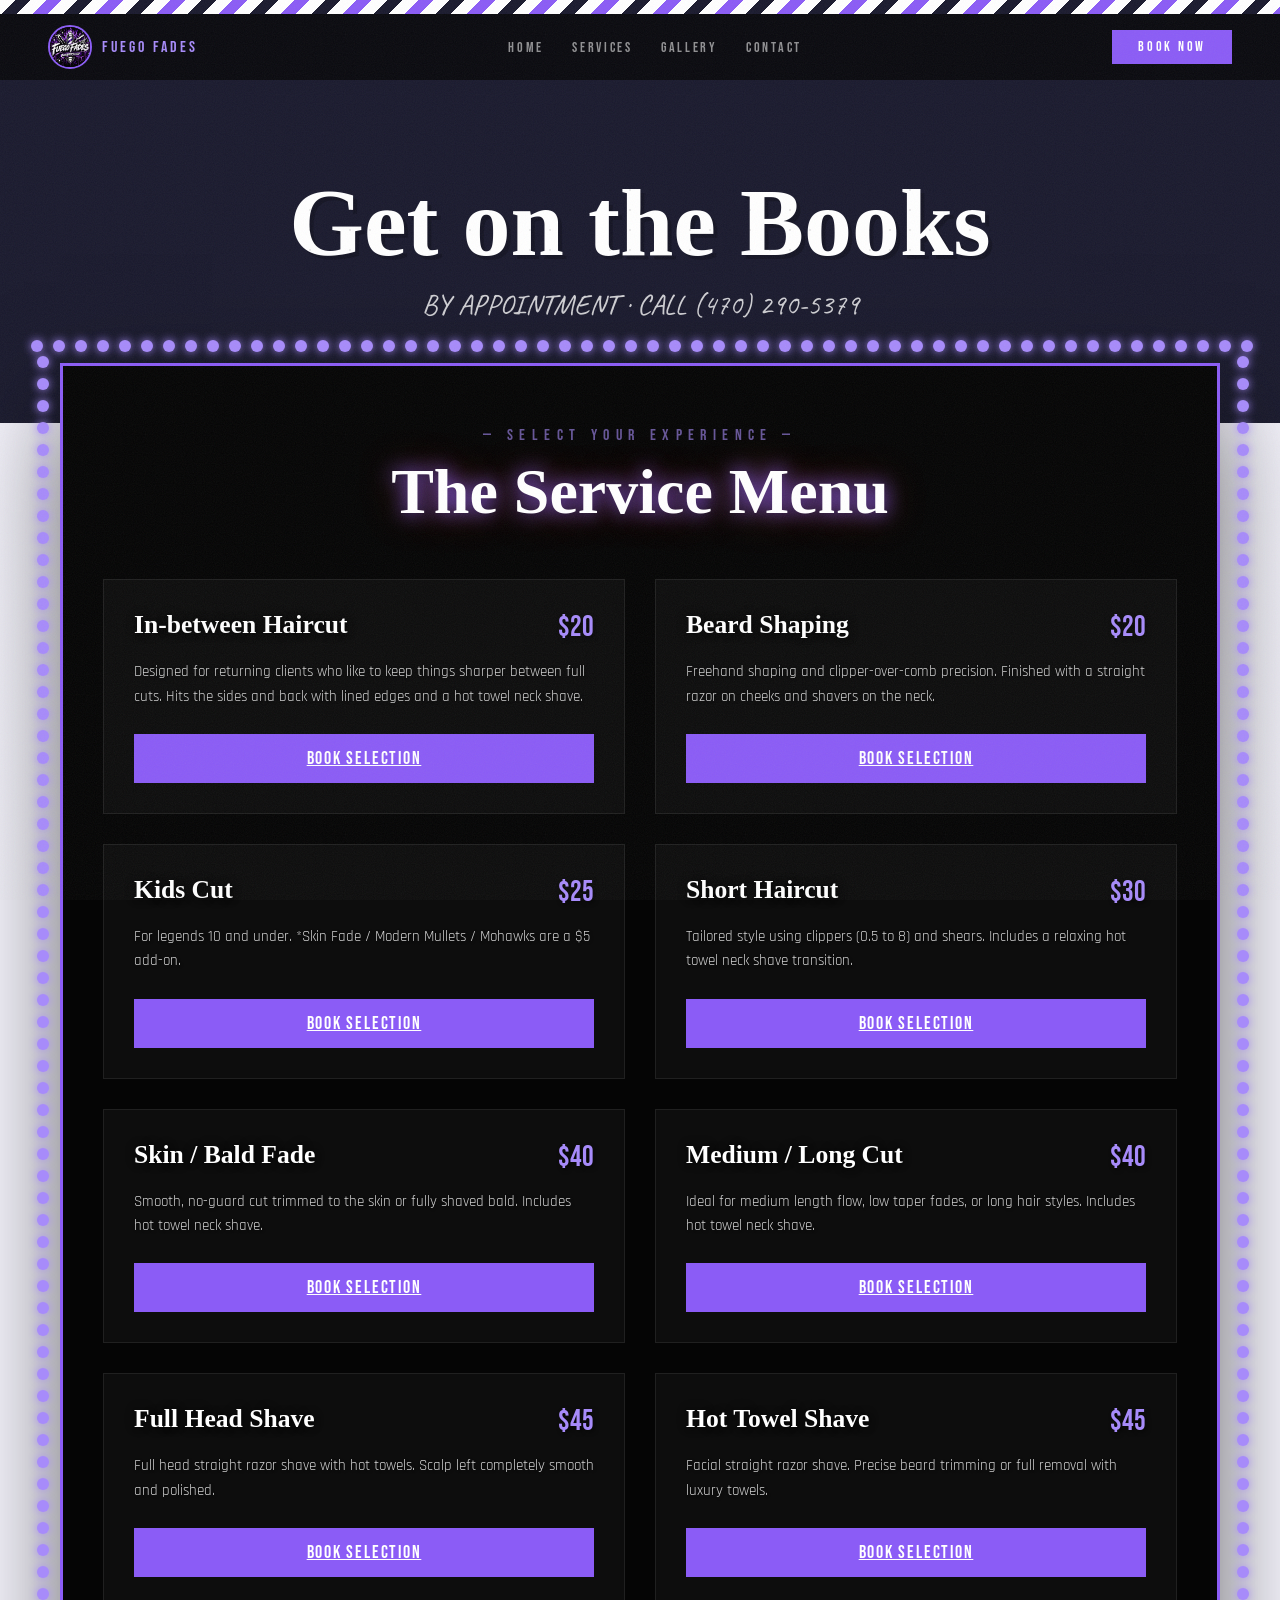
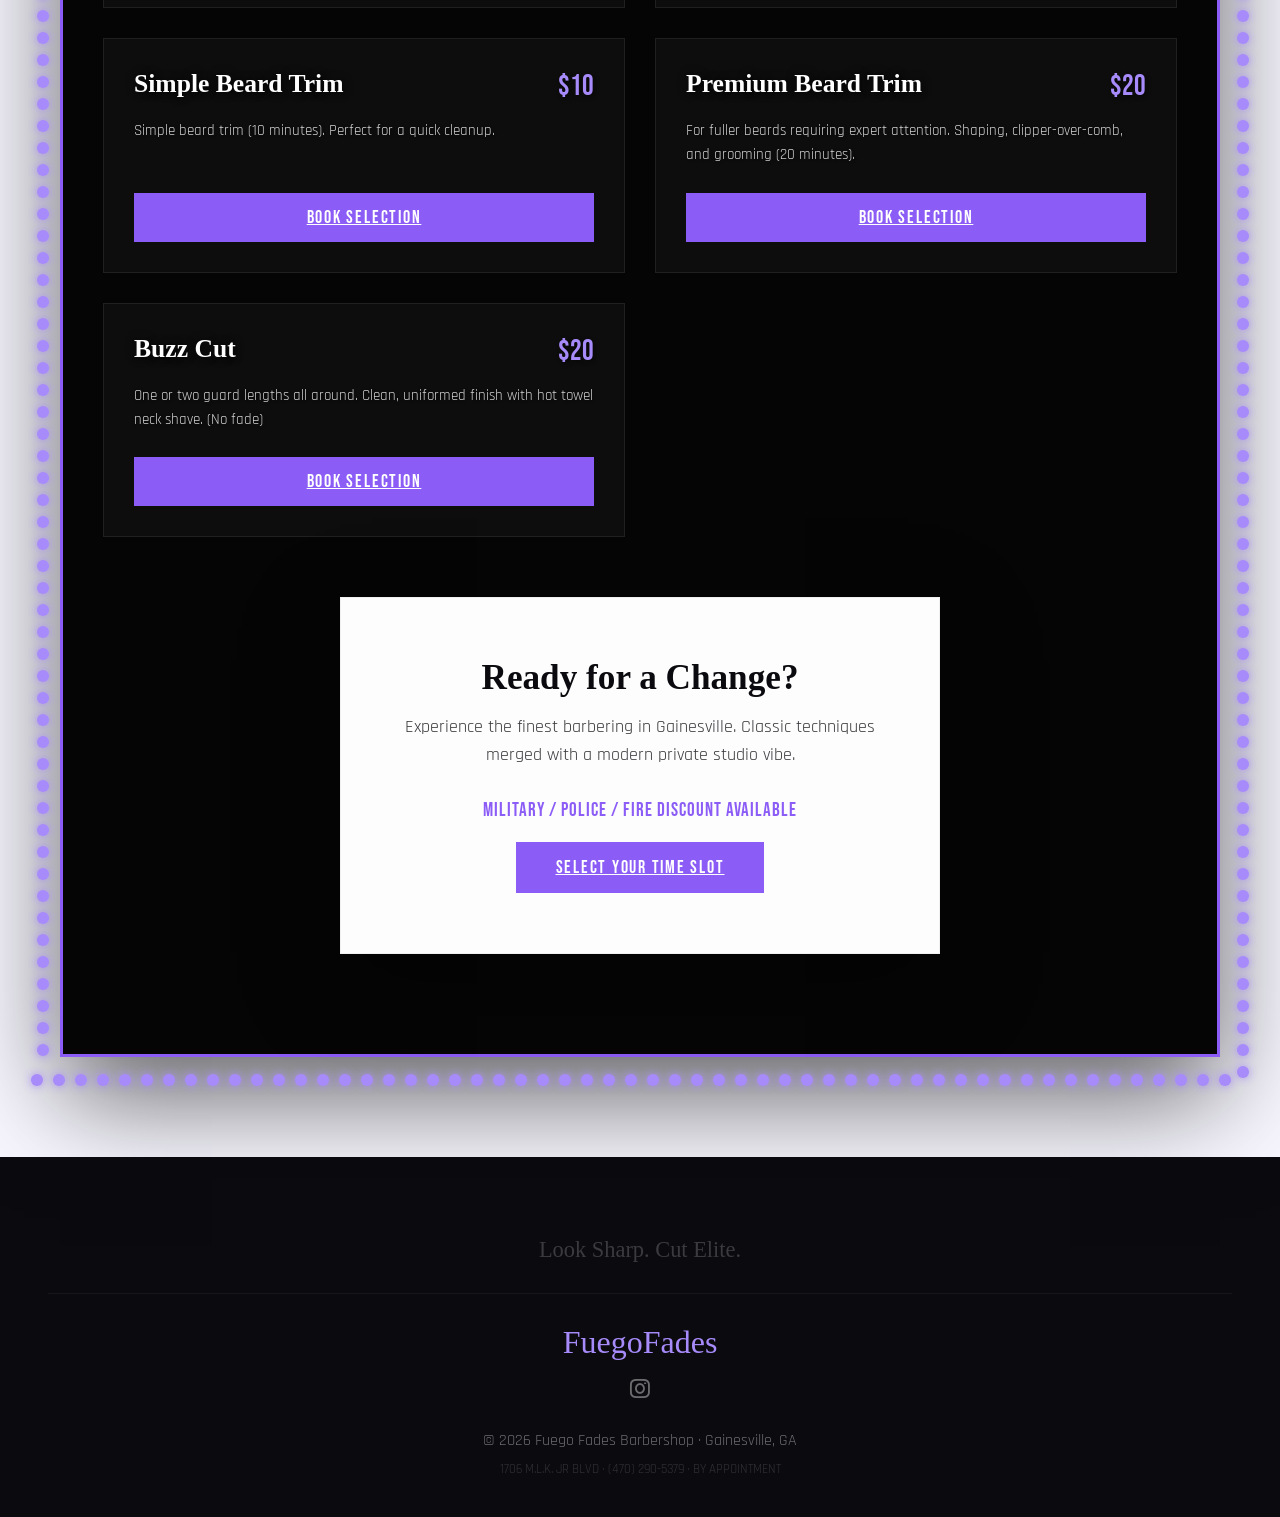
==== appointments.html @ b43d0b80 "Fuego Fades Barbershop: black/purple/white graffiti theme, scroll animations, parallax, mouse glow" ====
<!DOCTYPE html>
<html lang="en">

<head>
  <meta charset="UTF-8">
  <meta name="viewport" content="width=device-width, initial-scale=1.0">
  <title>Book Now | Fuego Fades Barbershop</title>
  <meta name="description"
    content="Book your next premium haircut or shave at Fuego Fades Barbershop in Gainesville, GA. Classic cuts, hot towel shaves, fades, and more.">
  <link rel="preconnect" href="https://fonts.googleapis.com">
  <link rel="preconnect" href="https://fonts.gstatic.com" crossorigin>
  <link
    href="https://fonts.googleapis.com/css2?family=Permanent+Marker&family=Rajdhani:wght@400;500;600;700&family=Bebas+Neue&family=Caveat:wght@600;700&display=swap"
    rel="stylesheet">

  <!-- SOCIAL SHARE (OG TAGS) -->
  <meta property="og:title" content="Book Now | Fuego Fades Barbershop">
  <meta property="og:description"
    content="Reserve your spot for a premium haircut or hot towel shave. Classic 70s aesthetics meet modern barbering excellence.">
  <meta property="og:image" content="https://forge-dev-studio.github.io/fuego-fades/assets/og-social.jpg">
  <link rel="icon" type="image/png" href="assets/logo.png">
  <meta property="og:url" content="https://forge-dev-studio.github.io/fuego-fades/appointments.html">
  <meta property="og:type" content="website">
  <meta name="twitter:card" content="summary_large_image">
  <link rel="stylesheet" href="https://cdnjs.cloudflare.com/ajax/libs/font-awesome/6.5.1/css/all.min.css"
    crossorigin="anonymous" referrerpolicy="no-referrer">
  <style>
    :root {
      --orange: #8b5cf6;
      --orange-deep: #6d28d9;
      --olive: #1a1a2e;
      --olive-dark: #0f0f1a;
      --cream: #f8f7ff;
      --ink: #0a0a0f;
      --amber: #a78bfa;
    }

    *,
    *::before,
    *::after {
      box-sizing: border-box;
      margin: 0;
      padding: 0;
    }

    html {
      scroll-behavior: smooth;
    }

    body {
      font-family: 'Rajdhani', sans-serif;
      background: var(--cream);
      color: var(--ink);
      overflow-x: hidden;
      /* 🎯 RETRO CROSSHAIR CURSOR 🎯 */
      cursor: url("data:image/svg+xml,%3Csvg xmlns='http://www.w3.org/2000/svg' width='32' height='32' viewBox='0 0 32 32'%3E%3Cline x1='16' y1='4' x2='16' y2='12' stroke='%238b5cf6' stroke-width='2'/%3E%3Cline x1='16' y1='20' x2='16' y2='28' stroke='%238b5cf6' stroke-width='2'/%3E%3Cline x1='4' y1='16' x2='12' y2='16' stroke='%238b5cf6' stroke-width='2'/%3E%3Cline x1='20' y1='16' x2='28' y2='16' stroke='%238b5cf6' stroke-width='2'/%3E%3Ccircle cx='16' cy='16' r='2' fill='%238b5cf6'/%3E%3C/svg%3E") 16 16, auto;
    }

    /* Keep crosshair on interactive elements */
    a,
    button,
    .btn-book,
    .service-card {
      cursor: url("data:image/svg+xml,%3Csvg xmlns='http://www.w3.org/2000/svg' width='32' height='32' viewBox='0 0 32 32'%3E%3Cline x1='16' y1='4' x2='16' y2='12' stroke='%2300e5a0' stroke-width='2'/%3E%3Cline x1='16' y1='20' x2='16' y2='28' stroke='%2300e5a0' stroke-width='2'/%3E%3Cline x1='4' y1='16' x2='12' y2='16' stroke='%2300e5a0' stroke-width='2'/%3E%3Cline x1='20' y1='16' x2='28' y2='16' stroke='%2300e5a0' stroke-width='2'/%3E%3Ccircle cx='16' cy='16' r='2' fill='%2300e5a0'/%3E%3C/svg%3E") 16 16, pointer !important;
    }

    .grain {
      position: fixed;
      inset: 0;
      z-index: 9999;
      pointer-events: none;
      opacity: .06;
      background-image: url("data:image/svg+xml,%3Csvg xmlns='http://www.w3.org/2000/svg' width='200' height='200'%3E%3Cfilter id='n'%3E%3CfeTurbulence type='fractalNoise' baseFrequency='.9' numOctaves='4' stitchTiles='stitch'/%3E%3C/filter%3E%3Crect width='200' height='200' filter='url(%23n)'/%3E%3C/svg%3E");
    }

    /* BARBER STRIP */
    .barber-strip {
      height: 14px;
      background: repeating-linear-gradient(-45deg, var(--orange) 0, var(--orange) 11px, #fff 11px, #fff 22px, var(--olive) 22px, var(--olive) 33px, #fff 33px, #fff 44px);
      background-size: 62px 62px;
      animation: pole 3.4s linear infinite;
    }

    @keyframes pole {
      to {
        background-position: 62px 62px
      }
    }

    /* NAV */
    .site-nav { display:flex; align-items:center; justify-content:space-between; height:66px; padding:0 48px; background:var(--ink); position:sticky; top:0; z-index:100; }
    .nav-brand { display:flex; align-items:center; gap:10px; text-decoration:none; }
    .nav-logo-img { width:44px; height:44px; border-radius:50%; object-fit:cover; border:2px solid var(--orange); }
    .nav-brand-text { font-family:'Bebas Neue',sans-serif; letter-spacing:3px; font-size:1rem; color:var(--amber); }
    .nav-links { display:flex; align-items:center; gap:28px; list-style:none; }
    .nav-links a { font-family:'Bebas Neue',sans-serif; font-size:.85rem; letter-spacing:.2em; color:rgba(255,255,255,.55); text-decoration:none; transition:color .2s; }
    .nav-links a:hover { color:#fff; }
    .nav-toggle { display:none; background:none; border:none; padding:6px; cursor:pointer; }
    .nav-toggle span { display:block; width:22px; height:2px; background:#fff; margin:5px 0; transition:transform .3s, opacity .3s; }
    .nav-book { font-family:'Bebas Neue',sans-serif; font-size:.85rem; letter-spacing:.2em; padding:9px 26px; background:var(--orange); color:#fff; text-decoration:none; transition:background .2s; }
    .nav-book:hover { background:var(--orange-deep); }
    @media(max-width:640px) {
      .site-nav { padding:0 20px; }
      .nav-links { display:none; position:absolute; top:66px; left:0; right:0; background:var(--ink); flex-direction:column; padding:20px; gap:16px; border-top:1px solid rgba(255,255,255,.1); }
      .nav-links.open { display:flex; }
      .nav-toggle { display:block; }
      .nav-brand-text { display:none; }
    }

    /* APPOINTMENTS HERO */
    .apt-hero {
      background: var(--olive);
      padding: 100px 48px;
      text-align: center;
      position: relative;
      overflow: hidden;
    }

    .apt-hero::after {
      content: '';
      position: absolute;
      inset: 0;
      pointer-events: none;
      background-image: radial-gradient(circle, rgba(0, 0, 0, .08) 1.2px, transparent 1.2px);
      background-size: 20px 20px;
    }

    .apt-title {
      font-family: 'Permanent Marker', cursive;
      font-size: clamp(3rem, 8vw, 6rem);
      line-height: .9;
      color: #fff;
      text-shadow: 4px 4px 0 rgba(0, 0, 0, .2);
      margin-bottom: 20px;
    }

    .apt-sub {
      font-family: 'Caveat', cursive;
      font-size: 1.8rem;
      color: rgba(255, 255, 255, .8);
    }

    /* SERVICE GRID — VEGAS BILLBOARD STYLE */
    .services-container {
      max-width: 1200px;
      margin: -60px auto 100px;
      padding: 0 20px;
      position: relative;
      z-index: 10;
    }

    .vegas-billboard {
      background: #050505;
      border: 3px solid var(--orange);
      box-shadow: 0 40px 100px rgba(0, 0, 0, .6);
      padding: 60px 40px;
      position: relative;
    }

    /* CHASING LIGHTS WRAP */
    .vegas-lights-wrap {
      position: absolute;
      inset: -26px;
      pointer-events: none;
      z-index: 10;
    }

    .vegas-bulb {
      position: absolute;
      border-radius: 50%;
      background: var(--amber);
      box-shadow: 0 0 10px var(--amber);
    }

    .vegas-bulb.dim {
      background: #2a0810;
      box-shadow: none;
    }

    .vegas-header {
      text-align: center;
      margin-bottom: 50px;
    }

    .vegas-eyebrow {
      font-family: 'Bebas Neue', sans-serif;
      font-size: 1rem;
      letter-spacing: .4em;
      color: var(--amber);
      opacity: .6;
      display: block;
      margin-bottom: 10px;
    }

    .vegas-headline {
      font-family: 'Permanent Marker', cursive;
      font-size: clamp(2.5rem, 5vw, 4.5rem);
      color: #fff;
      text-shadow: 0 0 20px var(--orange), 0 0 40px rgba(232, 81, 24, .4);
    }

    /* SERVICE CARD STYLING */
    .service-menu {
      display: grid;
      grid-template-columns: repeat(auto-fill, minmax(340px, 1fr));
      gap: 30px;
    }

    .service-card {
      background: rgba(255, 255, 255, .03);
      border: 1px solid rgba(255, 255, 255, .08);
      padding: 30px;
      display: flex;
      flex-direction: column;
      transition: transform .3s, background .3s;
    }

    .service-card:hover {
      background: rgba(255, 255, 255, .06);
      transform: translateY(-5px);
    }

    .sc-header {
      display: flex;
      justify-content: space-between;
      align-items: flex-start;
      margin-bottom: 15px;
    }

    .sc-name {
      font-family: 'Permanent Marker', cursive;
      font-size: 1.6rem;
      color: #fff;
      flex: 1;
      padding-right: 20px;
      text-shadow: 2px 2px 4px rgba(0, 0, 0, .5), 0 0 12px rgba(0, 0, 0, .3);
    }

    .sc-price {
      font-family: 'Bebas Neue', sans-serif;
      font-size: 1.8rem;
      color: var(--amber);
      text-shadow: 2px 2px 4px rgba(0, 0, 0, .5);
    }

    .sc-desc {
      font-size: .95rem;
      line-height: 1.6;
      color: rgba(255, 255, 255, .82);
      text-shadow: 1px 1px 3px rgba(0, 0, 0, .4);
      margin-bottom: 25px;
      flex-grow: 1;
    }

    .btn-book {
      background: var(--orange);
      color: #fff;
      font-family: 'Bebas Neue', sans-serif;
      font-size: 1.1rem;
      letter-spacing: .1em;
      padding: 14px 20px;
      text-align: center;
      text-transform: uppercase;
      transition: background .2s;
    }

    .btn-book:hover {
      background: #fff;
      color: var(--ink);
    }

    /* CONTRAST CARD CTA (Consistency) */
    .contrast-card {
      max-width: 600px;
      margin: 40px auto;
      background: #fdfdfd;
      padding: 60px 40px;
      color: var(--ink);
      text-align: center;
      box-shadow: 0 30px 90px rgba(0, 0, 0, 0.4);
      position: relative;
      overflow: hidden;
      border: 1px solid rgba(0, 0, 0, 0.05);
    }

    .contrast-card h2 {
      font-family: 'Permanent Marker', cursive;
      font-size: 2.2rem;
      margin-bottom: 15px;
    }

    .contrast-card p {
      font-size: 1.1rem;
      opacity: 0.8;
      margin-bottom: 30px;
      line-height: 1.6;
    }

    .contrast-card .btn-book {
      display: inline-block;
      width: auto;
      padding: 15px 40px;
    }

    /* FOOTER */
    .footer {
      background: var(--ink);
      padding: 80px 48px 40px;
      color: rgba(255, 255, 255, 0.4);
      text-align: center;
    }

    @media (max-width: 640px) {
      .vegas-billboard {
        width: calc(100% - 60px);
        margin-left: auto;
        margin-right: auto;
        padding: 40px 20px;
      }

      .service-menu {
        grid-template-columns: 1fr;
      }

      .apt-hero {
        padding: 60px 20px;
      }

      .services-container {
        margin-top: -30px;
      }
    }


    .footer-logo-row {
      margin-bottom: 30px;
      border-bottom: 1px solid rgba(255, 255, 255, 0.05);
      padding-bottom: 30px;
    }

    .footer-logo-img {
      width: 100px;
      opacity: .9;
      margin-bottom: 10px;
    }

    .footer-tagline {
      font-family: 'Permanent Marker', cursive;
      font-size: 1.4rem;
      color: rgba(255, 255, 255, 0.2);
    }

    .footer-brand {
      display: block;
      margin-bottom: 15px;
      font-family: 'Permanent Marker', cursive;
      font-size: 2rem;
      color: var(--amber);
    }

    .footer-socials {
      display: flex;
      gap: 12px;
      justify-content: center;
      margin-bottom: 25px;
    }

    .footer-socials a {
      color: rgba(255, 255, 255, 0.4);
      font-size: 1.4rem;
      transition: color 0.2s;
    }

    .footer-socials a:hover {
      color: var(--orange);
    }

    .footer-note {
      margin-top: 10px;
      font-size: .8rem;
      opacity: 0.4;
    }

    /* BOOKING MODAL */
    #bookingModal {
      position: fixed;
      inset: 0;
      background: rgba(0, 0, 0, .92);
      z-index: 1000;
      display: none;
      align-items: flex-start;
      justify-content: center;
      padding: 20px;
      overflow-y: auto;
    }

    #bookingModal.open {
      display: flex;
    }

    .modal-content {
      width: 100%;
      max-width: 680px;
      background: var(--ink);
      border: 2px solid var(--orange);
      position: relative;
      box-shadow: 0 30px 60px rgba(0, 0, 0, .5), 0 0 0 6px rgba(200, 50, 63, .1);
      margin: 40px 0;
    }

    .modal-close {
      position: absolute;
      top: -40px;
      right: 0;
      color: #fff;
      font-size: 1.5rem;
      cursor: pointer;
      font-family: 'Bebas Neue', sans-serif;
    }

    /* ── BOOKING FORM ── */
    .booking-form {
      padding: 48px 40px;
      color: #fff;
    }

    .bf-title {
      font-family: 'Permanent Marker', cursive;
      font-size: 2rem;
      text-align: center;
      color: #fff;
      letter-spacing: .04em;
      margin-bottom: 36px;
      text-shadow: 2px 2px 0 rgba(0,0,0,.3);
    }

    .bf-section { margin-bottom: 24px; }
    .bf-row { display: flex; gap: 16px; }
    .bf-half { flex: 1; }

    .bf-label {
      display: block;
      font-family: 'Bebas Neue', sans-serif;
      font-size: .9rem;
      letter-spacing: .2em;
      color: var(--orange);
      margin-bottom: 8px;
    }

    .booking-form input,
    .booking-form select {
      width: 100%;
      padding: 14px 16px;
      background: rgba(255, 255, 255, .08);
      border: 1px solid rgba(255, 255, 255, .15);
      border-radius: 4px;
      color: #fff;
      font-family: 'Rajdhani', sans-serif;
      font-size: .95rem;
      transition: border-color .2s;
    }

    .booking-form input:focus,
    .booking-form select:focus {
      outline: none;
      border-color: var(--orange);
      box-shadow: 0 0 0 3px rgba(200, 50, 63, .15);
    }

    .booking-form select option {
      background: #1a1a1a;
      color: #fff;
    }

    /* Barber selector grid */
    .barber-grid {
      display: grid;
      grid-template-columns: repeat(4, 1fr);
      gap: 12px;
    }

    .barber-card {
      cursor: pointer;
    }

    .barber-card input { display: none; }

    .bc-inner {
      display: flex;
      flex-direction: column;
      align-items: center;
      gap: 8px;
      padding: 20px 10px;
      background: rgba(255, 255, 255, .04);
      border: 2px solid rgba(255, 255, 255, .1);
      border-radius: 8px;
      transition: border-color .2s, background .2s, transform .2s;
    }

    .barber-card input:checked + .bc-inner {
      border-color: var(--orange);
      background: rgba(200, 50, 63, .12);
      transform: translateY(-3px);
    }

    .bc-inner:hover {
      border-color: rgba(255, 255, 255, .3);
      background: rgba(255, 255, 255, .06);
    }

    .bc-avatar {
      width: 60px;
      height: 60px;
      border-radius: 50%;
      background: var(--orange);
      display: flex;
      align-items: center;
      justify-content: center;
      font-family: 'Permanent Marker', cursive;
      font-size: 1.5rem;
      color: #fff;
      text-shadow: 1px 1px 0 rgba(0,0,0,.2);
    }

    .bc-name {
      font-family: 'Permanent Marker', cursive;
      font-size: 1.05rem;
      color: #fff;
    }

    .bc-role {
      font-family: 'Caveat', cursive;
      font-size: .85rem;
      color: rgba(255, 255, 255, .5);
    }

    /* Submit button */
    .bf-submit {
      display: block;
      width: 100%;
      padding: 18px;
      background: var(--orange);
      color: #fff;
      border: none;
      font-family: 'Bebas Neue', sans-serif;
      font-size: 1.2rem;
      letter-spacing: .15em;
      cursor: pointer;
      transition: background .2s, transform .2s;
      margin-top: 8px;
      border-radius: 4px;
    }

    .bf-submit:hover {
      background: var(--orange-deep);
      transform: translateY(-2px);
    }

    .bf-note {
      text-align: center;
      font-size: .82rem;
      color: rgba(255, 255, 255, .4);
      margin-top: 14px;
      font-family: 'Rajdhani', sans-serif;
    }

    /* Success state */
    .bf-success {
      text-align: center;
      padding: 40px 20px;
    }

    .bf-check {
      width: 80px;
      height: 80px;
      border-radius: 50%;
      background: var(--orange);
      color: #fff;
      display: flex;
      align-items: center;
      justify-content: center;
      font-size: 2.5rem;
      margin: 0 auto 20px;
    }

    .bf-success h3 {
      font-family: 'Permanent Marker', cursive;
      font-size: 1.8rem;
      color: #fff;
      margin-bottom: 10px;
    }

    .bf-success p {
      color: rgba(255, 255, 255, .6);
      font-family: 'Rajdhani', sans-serif;
    }

    @media(max-width: 768px) {
      .vegas-billboard {
        padding: 40px 20px;
      }
      .service-menu {
        grid-template-columns: 1fr;
      }
      .barber-grid {
        grid-template-columns: repeat(2, 1fr);
      }
      .bf-row {
        flex-direction: column;
        gap: 0;
      }
      .booking-form {
        padding: 32px 20px;
      }
    }
    a:focus-visible, button:focus-visible, select:focus-visible, input:focus-visible { outline: 2px solid var(--orange); outline-offset: 2px; }
  </style>
</head>

<body>
  <div class="grain" aria-hidden="true"></div>
  <div class="barber-strip" role="presentation"></div>

  <nav class="site-nav" id="siteNav">
    <a href="index.html" class="nav-brand" aria-label="Fuego Fades Barbershop home">
      <img src="assets/logo.png" alt="Fuego Fades Barbershop" class="nav-logo-img">
      <span class="nav-brand-text">Fuego Fades</span>
    </a>
    <ul class="nav-links" id="navLinks">
      <li><a href="index.html" data-es="Inicio">Home</a></li>
      <li><a href="index.html#services" data-es="Servicios">Services</a></li>
      <li><a href="index.html#gallery" data-es="Galeria">Gallery</a></li>
      <li><a href="contact.html" data-es="Contacto">Contact</a></li>
    </ul>
    <button class="nav-toggle" id="navToggle" type="button" aria-label="Toggle menu" aria-expanded="false">
      <span></span><span></span><span></span>
    </button>
    <a href="appointments.html" class="nav-book" data-es="Reservar">Book Now</a>
  </nav>

  <header class="apt-hero">
    <h1 class="apt-title" data-es="Haz Tu Reservacion">Get on the Books</h1>
    <p class="apt-sub" data-es="CON CITA · LLAMA AL (470) 290-5379">BY APPOINTMENT · CALL (470) 290-5379</p>
  </header>

  <main class="services-container">
    <div class="vegas-billboard">
      <div class="vegas-lights-wrap" id="vegasLights"></div>

      <div class="vegas-header">
        <span class="vegas-eyebrow" data-es="— SELECCIONA TU EXPERIENCIA —">— SELECT YOUR EXPERIENCE —</span>
        <h2 class="vegas-headline" data-es="Menu de Servicios">The Service Menu</h2>
      </div>

      <div class="service-menu">
        <!-- 1 -->
        <article class="service-card">
          <div class="sc-header">
            <h3 class="sc-name" data-es="Retoque">In-between Haircut</h3>
            <span class="sc-price">$20</span>
          </div>
          <p class="sc-desc" data-es="Disenado para clientes frecuentes que quieren mantenerse afilados entre cortes completos. Incluye lados, espalda, bordes y afeitado de cuello con toalla caliente.">Designed for returning clients who like to keep things sharper between full cuts. Hits the
            sides and back with lined edges and a hot towel neck shave.</p>
          <a href="#" class="btn-book" onclick="openBooking()" data-es="Reservar">Book Selection</a>
        </article>

        <!-- 2 -->
        <article class="service-card">
          <div class="sc-header">
            <h3 class="sc-name" data-es="Perfilado de Barba">Beard Shaping</h3>
            <span class="sc-price">$20</span>
          </div>
          <p class="sc-desc" data-es="Perfilado a mano alzada y precision con peine y maquina. Terminado con navaja recta en mejillas y rasuradora en el cuello.">Freehand shaping and clipper-over-comb precision. Finished with a straight razor on cheeks
            and shavers on the neck.</p>
          <a href="#" class="btn-book" onclick="openBooking()" data-es="Reservar">Book Selection</a>
        </article>

        <!-- 3 -->
        <article class="service-card">
          <div class="sc-header">
            <h3 class="sc-name" data-es="Corte de Ninos">Kids Cut</h3>
            <span class="sc-price">$25</span>
          </div>
          <p class="sc-desc" data-es="Para campeones de 10 anos y menos. *Desvanecido / Mullet Moderno / Mohawk tienen un cargo adicional de $5.">For legends 10 and under. *Skin Fade / Modern Mullets / Mohawks are a $5 add-on.</p>
          <a href="#" class="btn-book" onclick="openBooking()" data-es="Reservar">Book Selection</a>
        </article>

        <!-- 4 -->
        <article class="service-card">
          <div class="sc-header">
            <h3 class="sc-name" data-es="Corte Corto">Short Haircut</h3>
            <span class="sc-price">$30</span>
          </div>
          <p class="sc-desc" data-es="Estilo personalizado con maquina (0.5 a 8) y tijera. Incluye afeitado de cuello con toalla caliente.">Tailored style using clippers (0.5 to 8) and shears. Includes a relaxing hot towel neck
            shave transition.</p>
          <a href="#" class="btn-book" onclick="openBooking()" data-es="Reservar">Book Selection</a>
        </article>

        <!-- 5 -->
        <article class="service-card">
          <div class="sc-header">
            <h3 class="sc-name" data-es="Desvanecido al Ras">Skin / Bald Fade</h3>
            <span class="sc-price">$40</span>
          </div>
          <p class="sc-desc" data-es="Corte suave sin guarda, al ras de la piel o completamente rapado. Incluye afeitado de cuello con toalla caliente.">Smooth, no-guard cut trimmed to the skin or fully shaved bald. Includes hot towel neck
            shave.</p>
          <a href="#" class="btn-book" onclick="openBooking()" data-es="Reservar">Book Selection</a>
        </article>

        <!-- 6 -->
        <article class="service-card">
          <div class="sc-header">
            <h3 class="sc-name" data-es="Corte Mediano / Largo">Medium / Long Cut</h3>
            <span class="sc-price">$40</span>
          </div>
          <p class="sc-desc" data-es="Ideal para cabello mediano, degradados bajos o estilos largos. Incluye afeitado de cuello con toalla caliente.">Ideal for medium length flow, low taper fades, or long hair styles. Includes hot towel neck
            shave.</p>
          <a href="#" class="btn-book" onclick="openBooking()" data-es="Reservar">Book Selection</a>
        </article>

        <!-- 7 -->
        <article class="service-card">
          <div class="sc-header">
            <h3 class="sc-name" data-es="Rasurado Completo">Full Head Shave</h3>
            <span class="sc-price">$45</span>
          </div>
          <p class="sc-desc" data-es="Rasurado completo de cabeza con navaja recta y toallas calientes. Cuero cabelludo completamente suave y pulido.">Full head straight razor shave with hot towels. Scalp left completely smooth and polished.
          </p>
          <a href="#" class="btn-book" onclick="openBooking()" data-es="Reservar">Book Selection</a>
        </article>

        <!-- 8 -->
        <article class="service-card">
          <div class="sc-header">
            <h3 class="sc-name" data-es="Afeitado con Toalla Caliente">Hot Towel Shave</h3>
            <span class="sc-price">$45</span>
          </div>
          <p class="sc-desc" data-es="Afeitado facial con navaja recta. Recorte de barba preciso o eliminacion completa con toallas de lujo.">Facial straight razor shave. Precise beard trimming or full removal with luxury towels.</p>
          <a href="#" class="btn-book" onclick="openBooking()" data-es="Reservar">Book Selection</a>
        </article>

        <!-- 9 -->
        <article class="service-card">
          <div class="sc-header">
            <h3 class="sc-name" data-es="Recorte Sencillo de Barba">Simple Beard Trim</h3>
            <span class="sc-price">$10</span>
          </div>
          <p class="sc-desc" data-es="Recorte sencillo de barba (10 minutos). Perfecto para un retoque rapido.">Simple beard trim (10 minutes). Perfect for a quick cleanup.</p>
          <a href="#" class="btn-book" onclick="openBooking()" data-es="Reservar">Book Selection</a>
        </article>

        <!-- 10 -->
        <article class="service-card">
          <div class="sc-header">
            <h3 class="sc-name" data-es="Recorte Premium de Barba">Premium Beard Trim</h3>
            <span class="sc-price">$20</span>
          </div>
          <p class="sc-desc" data-es="Para barbas mas llenas que requieren atencion experta. Perfilado, peine y maquina, y arreglo (20 minutos).">For fuller beards requiring expert attention. Shaping, clipper-over-comb, and grooming (20
            minutes).</p>
          <a href="#" class="btn-book" onclick="openBooking()" data-es="Reservar">Book Selection</a>
        </article>

        <!-- 11 -->
        <article class="service-card">
          <div class="sc-header">
            <h3 class="sc-name" data-es="Corte al Rape">Buzz Cut</h3>
            <span class="sc-price">$20</span>
          </div>
          <p class="sc-desc" data-es="Una o dos guardas parejo alrededor. Acabado limpio y uniforme con afeitado de cuello con toalla caliente. (Sin desvanecido)">One or two guard lengths all around. Clean, uniformed finish with hot towel neck shave. (No
            fade)</p>
          <a href="#" class="btn-book" onclick="openBooking()" data-es="Reservar">Book Selection</a>
        </article>
      </div>

      <!-- CONSISTENT CONTRAST CTA -->
      <div class="contrast-card rev" style="margin-top: 60px;">
        <h2 data-es="Listo Para un Cambio?">Ready for a Change?</h2>
        <p data-es="Experimenta la mejor barberia en Gainesville. Tecnicas clasicas combinadas con un ambiente moderno de estudio privado.">Experience the finest barbering in Gainesville. Classic techniques merged with a modern private studio vibe.
        </p>
        <div
          style="margin-bottom:20px; font-family:'Bebas Neue',sans-serif; color:var(--orange); letter-spacing:1px; font-size:1.2rem;" data-es="DESCUENTO PARA MILITARES / POLICIA / BOMBEROS">
          MILITARY / POLICE / FIRE DISCOUNT AVAILABLE
        </div>
        <a href="#" class="btn-book" onclick="openBooking()" data-es="Selecciona Tu Horario">Select Your Time Slot</a>
      </div>
    </div>
  </main>

  <!-- ══════════════ BOOKING FORM ══════════════ -->
  <div id="bookingModal">
    <div class="modal-content">
      <span class="modal-close" onclick="closeBooking()">[ CLOSE X ]</span>
      <form id="bookingForm" class="booking-form">
        <h2 class="bf-title" data-es="RESERVA TU CITA">BOOK YOUR APPOINTMENT</h2>

        <!-- Barber Selector -->
        <div class="bf-section">
          <label class="bf-label" data-es="Elige Tu Barbero">Choose Your Barber</label>
          <div class="barber-grid" id="barberGrid">
            <label class="barber-card">
              <input type="radio" name="barber" value="Marcus" required>
              <div class="bc-inner">
                <div class="bc-avatar">M</div>
                <span class="bc-name">Marcus</span>
                <span class="bc-role" data-es="Barbero Principal">Lead Barber</span>
              </div>
            </label>
            <label class="barber-card">
              <input type="radio" name="barber" value="Julio">
              <div class="bc-inner">
                <div class="bc-avatar">J</div>
                <span class="bc-name">Julio</span>
                <span class="bc-role" data-es="Especialista en Degradados">Fade Specialist</span>
              </div>
            </label>
            <label class="barber-card">
              <input type="radio" name="barber" value="DeShawn">
              <div class="bc-inner">
                <div class="bc-avatar">D</div>
                <span class="bc-name">DeShawn</span>
                <span class="bc-role" data-es="Diseno y Estilo">Design &amp; Style</span>
              </div>
            </label>
            <label class="barber-card">
              <input type="radio" name="barber" value="Any">
              <div class="bc-inner">
                <div class="bc-avatar" style="font-size:.9rem;">EC</div>
                <span class="bc-name" data-es="Cualquiera">Any Available</span>
                <span class="bc-role" data-es="Proximo disponible">Next available</span>
              </div>
            </label>
          </div>
        </div>

        <!-- Service -->
        <div class="bf-section">
          <label class="bf-label" for="bf-service" data-es="Servicio">Service</label>
          <select id="bf-service" name="service" required>
            <option value="" data-es="Selecciona un servicio...">Select a service...</option>
            <option value="In-between Haircut ($20)">In-between Haircut - $20</option>
            <option value="Beard Shaping ($20)">Beard Shaping - $20</option>
            <option value="Kids Cut ($25)">Kids Cut - $25</option>
            <option value="Short Haircut ($30)">Short Haircut - $30</option>
            <option value="Skin / Bald Fade ($40)">Skin / Bald Fade - $40</option>
            <option value="Medium / Long Cut ($40)">Medium / Long Cut - $40</option>
            <option value="Full Head Shave ($45)">Full Head Shave - $45</option>
            <option value="Hot Towel Shave ($45)">Hot Towel Shave - $45</option>
            <option value="Simple Beard Trim ($10)">Simple Beard Trim - $10</option>
            <option value="Premium Beard Trim ($20)">Premium Beard Trim - $20</option>
            <option value="Buzz Cut ($20)">Buzz Cut - $20</option>
          </select>
        </div>

        <!-- Date + Time -->
        <div class="bf-row">
          <div class="bf-section bf-half">
            <label class="bf-label" for="bf-date" data-es="Fecha Preferida">Preferred Date</label>
            <input type="date" id="bf-date" name="date" required>
          </div>
          <div class="bf-section bf-half">
            <label class="bf-label" for="bf-time" data-es="Hora Preferida">Preferred Time</label>
            <select id="bf-time" name="time" required>
              <option value="" data-es="Selecciona hora...">Select time...</option>
              <option>9:00 AM</option>
              <option>9:30 AM</option>
              <option>10:00 AM</option>
              <option>10:30 AM</option>
              <option>11:00 AM</option>
              <option>11:30 AM</option>
              <option>12:00 PM</option>
              <option>12:30 PM</option>
              <option>1:00 PM</option>
              <option>1:30 PM</option>
              <option>2:00 PM</option>
              <option>2:30 PM</option>
              <option>3:00 PM</option>
              <option>3:30 PM</option>
              <option>4:00 PM</option>
              <option>4:30 PM</option>
              <option>5:00 PM</option>
            </select>
          </div>
        </div>

        <!-- Contact Info -->
        <div class="bf-row">
          <div class="bf-section bf-half">
            <label class="bf-label" for="bf-name" data-es="Tu Nombre">Your Name</label>
            <input type="text" id="bf-name" name="name" required placeholder="John" autocomplete="given-name">
          </div>
          <div class="bf-section bf-half">
            <label class="bf-label" for="bf-phone" data-es="Tu Telefono">Your Phone</label>
            <input type="tel" id="bf-phone" name="phone" required placeholder="(470) 000-0000" autocomplete="tel">
          </div>
        </div>

        <button type="submit" class="bf-submit" data-es="Confirmar Reservacion">Confirm Booking</button>
        <p class="bf-note" data-es="Recibiras confirmacion por texto. Si necesitas cambiar tu cita, llama al (470) 290-5379.">You'll receive a text confirmation. To reschedule, call (470) 290-5379.</p>

        <!-- Success state (hidden by default) -->
        <div id="bf-success" class="bf-success" style="display:none;">
          <div class="bf-check">&#10003;</div>
          <h3 data-es="Solicitud Enviada">Request Sent!</h3>
          <p data-es="Fuego Fades Barbershop confirmara tu cita por texto pronto.">Fuego Fades Barbershop will confirm your appointment via text shortly.</p>
        </div>
      </form>
    </div>
  </div>

  <footer class="footer">
    <div class="footer-logo-row">
      <p class="footer-tagline">Look Sharp. Cut Elite.</p>
    </div>
    <span class="footer-brand">FuegoFades</span>
    <div class="footer-socials">
      <a href="https://www.instagram.com/fuegofadesbarbershop" aria-label="Instagram"><i class="fab fa-instagram"></i></a>
    </div>
    <p>© 2026 Fuego Fades Barbershop · Gainesville, GA</p>
    <p class="footer-note">1706 M.L.K. JR BLVD · (470) 290-5379 · BY APPOINTMENT</p>
  </footer>

  <script>
    /* NAV TOGGLE */
    (function() {
      var toggle = document.getElementById('navToggle');
      var links = document.getElementById('navLinks');
      if (toggle && links) {
        toggle.addEventListener('click', function() {
          var open = toggle.getAttribute('aria-expanded') === 'true';
          toggle.setAttribute('aria-expanded', !open);
          links.classList.toggle('open');
        });
        links.querySelectorAll('a').forEach(function(a) {
          a.addEventListener('click', function() {
            links.classList.remove('open');
            toggle.setAttribute('aria-expanded', 'false');
          });
        });
      }
    })();

    /* VEGAS LIGHTS */
    function initVegasLights() {
      const board = document.querySelector('.vegas-billboard');
      const wrap = document.getElementById('vegasLights');
      const STEP = 22; const R = 6;
      function buildBulbs() {
        wrap.innerHTML = '';
        const W = board.offsetWidth + 52; const H = board.offsetHeight + 52;
        wrap.style.cssText = `position:absolute;inset:-26px;width:${W}px;height:${H}px;`;
        const bulbs = []; let idx = 0;
        function add(x, y) {
          const b = document.createElement('div');
          b.className = 'vegas-bulb';
          b.style.cssText = `left:${x - R}px;top:${y - R}px;width:${R * 2}px;height:${R * 2}px;`;
          wrap.appendChild(b); bulbs.push({ el: b, i: idx++ });
        }
        const cols = Math.floor(W / STEP); const rows = Math.floor(H / STEP);
        for (let i = 0; i <= cols; i++) add(i * STEP, R);
        for (let i = 1; i <= rows; i++) add(W - R, i * STEP);
        for (let i = cols - 1; i >= 0; i--) add(i * STEP, H - R);
        for (let i = rows - 1; i > 0; i--) add(R, i * STEP);
        let frame = 0;
        setInterval(() => {
          frame++;
          bulbs.forEach(b => {
            b.el.className = ((b.i + frame) % 4 < 2) ? 'vegas-bulb' : 'vegas-bulb dim';
          });
        }, 800);
      }
      buildBulbs();
      window.addEventListener('resize', buildBulbs);
    }
    initVegasLights();

    /* Set min date to today */
    var dateInput = document.getElementById('bf-date');
    if (dateInput) {
      var today = new Date().toISOString().split('T')[0];
      dateInput.setAttribute('min', today);
    }

    /* BOOKING MODAL */
    function openBooking() {
      document.getElementById('bookingModal').classList.add('open');
      document.body.style.overflow = 'hidden';
    }
    function closeBooking() {
      document.getElementById('bookingModal').classList.remove('open');
      document.body.style.overflow = '';
    }

    /* BOOKING FORM SUBMISSION -> GHL + WhatsApp */
    document.getElementById('bookingForm').addEventListener('submit', function(e) {
      e.preventDefault();
      var fd = new FormData(this);
      var barber = fd.get('barber') || 'Any';
      var service = fd.get('service');
      var date = fd.get('date');
      var time = fd.get('time');
      var name = fd.get('name');
      var phone = fd.get('phone');
      var lang = localStorage.getItem('ecs-lang') || 'en';

      var submitBtn = document.querySelector('.bf-submit');
      submitBtn.textContent = lang === 'es' ? 'ENVIANDO...' : 'SENDING...';
      submitBtn.disabled = true;

      // 1. Send to GHL via Firebase function (creates contact + tags)
      fetch('https://us-central1-studio-3250918761-4550d.cloudfunctions.net/eliteCutsBooking', {
        method: 'POST',
        headers: { 'Content-Type': 'application/json' },
        body: JSON.stringify({ name: name, phone: phone, barber: barber, service: service, date: date, time: time, lang: lang })
      }).catch(function() { /* fail silently, WhatsApp is the backup */ });

      // 2. Format WhatsApp message
      var msg = 'New Booking Request\n'
        + '---\n'
        + 'Name: ' + name + '\n'
        + 'Phone: ' + phone + '\n'
        + 'Barber: ' + barber + '\n'
        + 'Service: ' + service + '\n'
        + 'Date: ' + date + '\n'
        + 'Time: ' + time + '\n'
        + '---\n'
        + 'From: FuegoFadesStudio.com';
      var waUrl = 'https://wa.me/14702905379?text=' + encodeURIComponent(msg);

      // 3. Show success state
      document.getElementById('bookingForm').querySelectorAll('.bf-section, .bf-row, .bf-submit, .bf-note, .bf-title').forEach(function(el) {
        el.style.display = 'none';
      });
      document.getElementById('bf-success').style.display = 'block';

      // 4. Open WhatsApp
      window.open(waUrl, '_blank');
    });
  </script>
  <script src="i18n.js"></script>
</body>

</html>
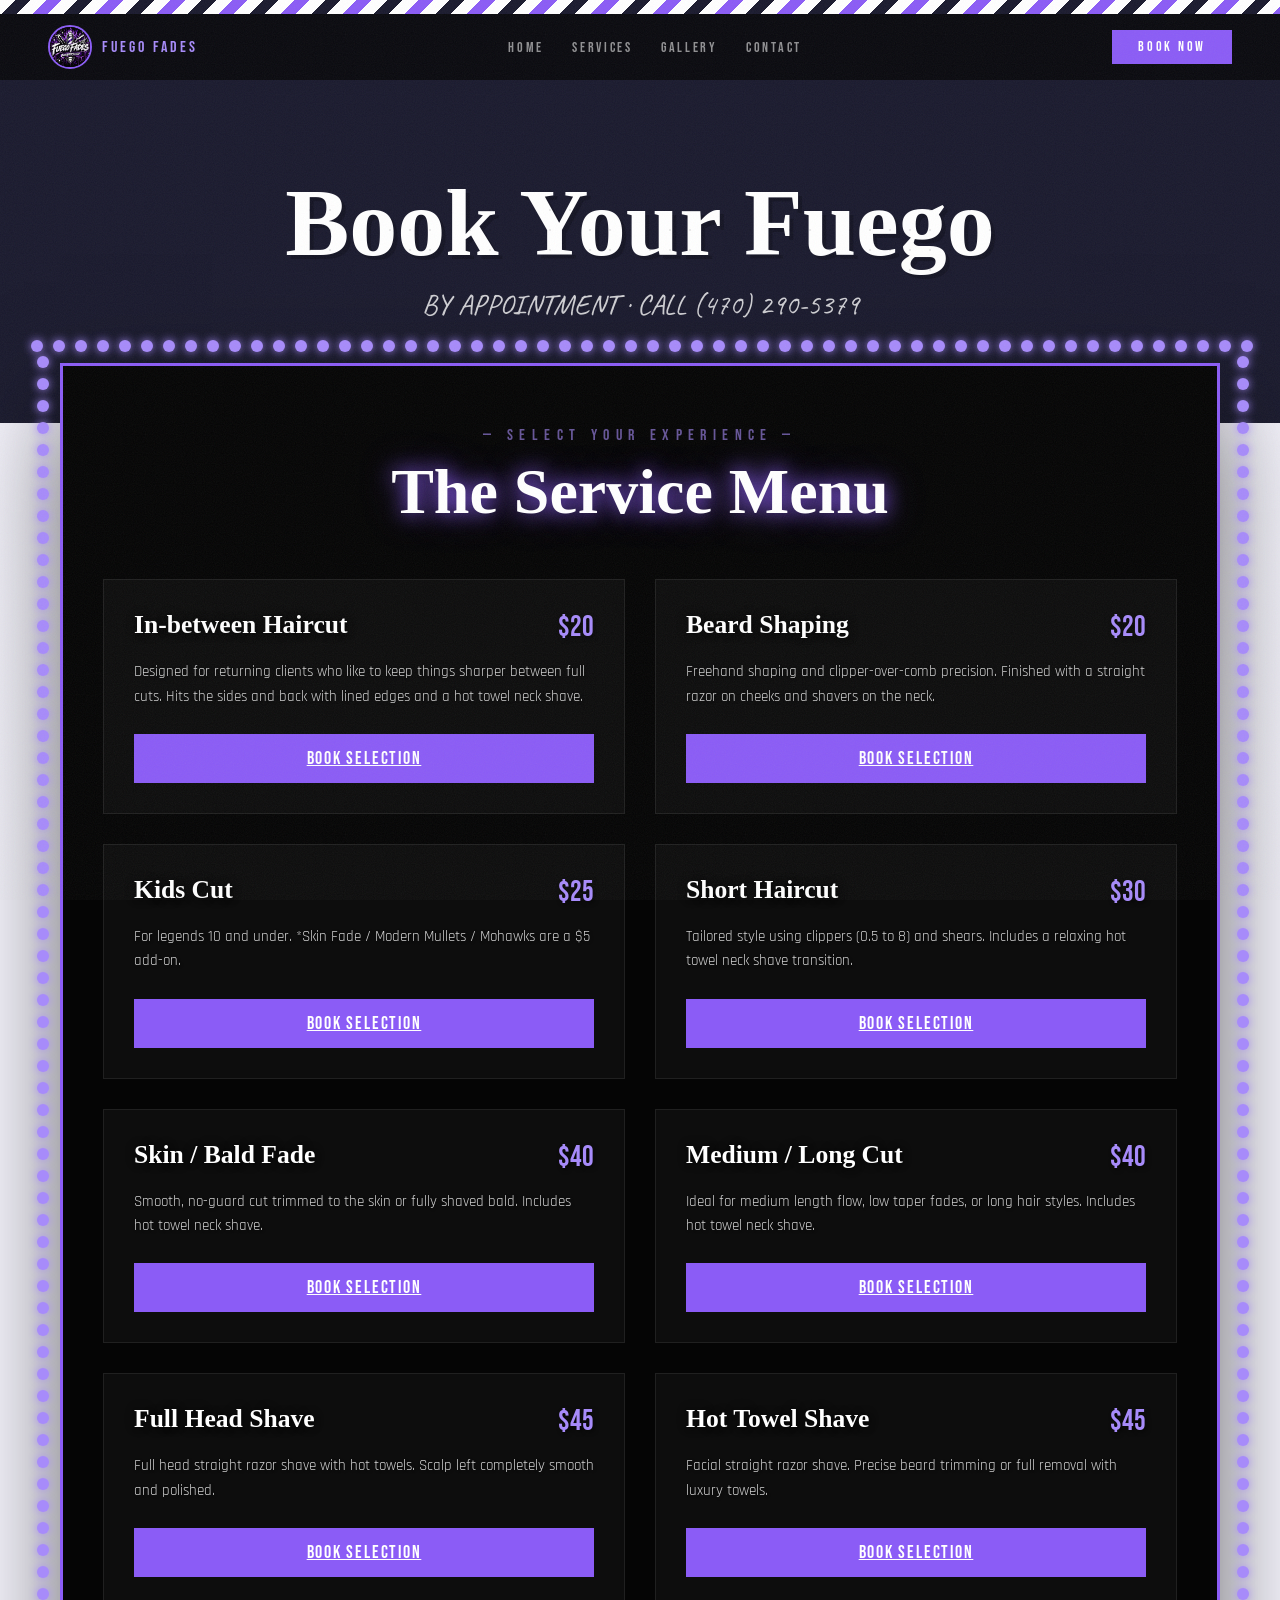
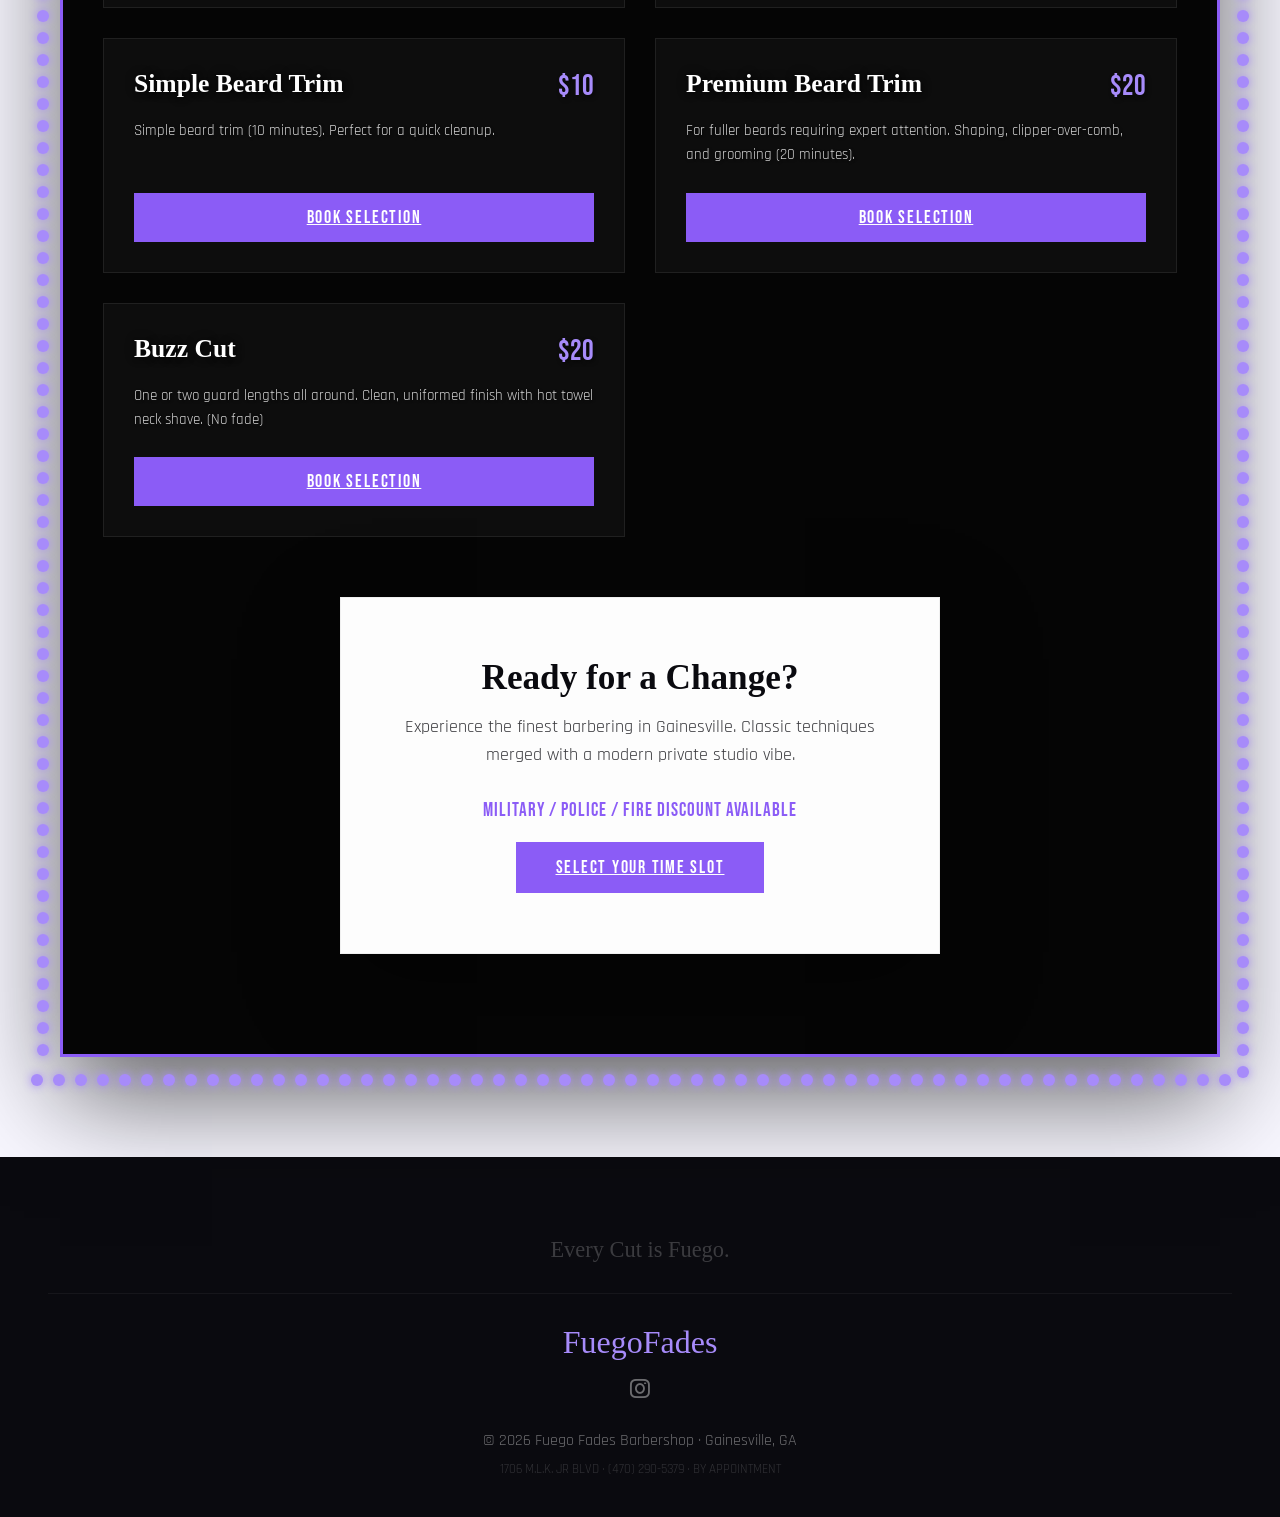
==== commit ddaed8ca: "Fix contact page: unified nav CSS, font variables, purple theme in styles.css" ====
--- a/appointments.html
+++ b/appointments.html
@@ -173,7 +173,7 @@
     }
 
     .vegas-bulb.dim {
-      background: #2a0810;
+      background: #1a0a2e;
       box-shadow: none;
     }
 
@@ -196,7 +196,7 @@
       font-family: 'Permanent Marker', cursive;
       font-size: clamp(2.5rem, 5vw, 4.5rem);
       color: #fff;
-      text-shadow: 0 0 20px var(--orange), 0 0 40px rgba(232, 81, 24, .4);
+      text-shadow: 0 0 20px var(--orange), 0 0 40px rgba(139, 92, 246, .4);
     }
 
     /* SERVICE CARD STYLING */
@@ -404,7 +404,7 @@
       background: var(--ink);
       border: 2px solid var(--orange);
       position: relative;
-      box-shadow: 0 30px 60px rgba(0, 0, 0, .5), 0 0 0 6px rgba(200, 50, 63, .1);
+      box-shadow: 0 30px 60px rgba(0, 0, 0, .5), 0 0 0 6px rgba(139, 92, 246, .1);
       margin: 40px 0;
     }
 
@@ -464,7 +464,7 @@
     .booking-form select:focus {
       outline: none;
       border-color: var(--orange);
-      box-shadow: 0 0 0 3px rgba(200, 50, 63, .15);
+      box-shadow: 0 0 0 3px rgba(139, 92, 246, .15);
     }
 
     .booking-form select option {
@@ -499,7 +499,7 @@
 
     .barber-card input:checked + .bc-inner {
       border-color: var(--orange);
-      background: rgba(200, 50, 63, .12);
+      background: rgba(139, 92, 246, .12);
       transform: translateY(-3px);
     }
 
@@ -639,7 +639,7 @@
   </nav>
 
   <header class="apt-hero">
-    <h1 class="apt-title" data-es="Haz Tu Reservacion">Get on the Books</h1>
+    <h1 class="apt-title" data-es="Haz Tu Reservacion">Book Your Fuego</h1>
     <p class="apt-sub" data-es="CON CITA · LLAMA AL (470) 290-5379">BY APPOINTMENT · CALL (470) 290-5379</p>
   </header>
 
@@ -824,7 +824,7 @@
             <label class="barber-card">
               <input type="radio" name="barber" value="Any">
               <div class="bc-inner">
-                <div class="bc-avatar" style="font-size:.9rem;">EC</div>
+                <div class="bc-avatar" style="font-size:.9rem;">FF</div>
                 <span class="bc-name" data-es="Cualquiera">Any Available</span>
                 <span class="bc-role" data-es="Proximo disponible">Next available</span>
               </div>
@@ -909,7 +909,7 @@
 
   <footer class="footer">
     <div class="footer-logo-row">
-      <p class="footer-tagline">Look Sharp. Cut Elite.</p>
+      <p class="footer-tagline">Every Cut is Fuego.</p>
     </div>
     <span class="footer-brand">FuegoFades</span>
     <div class="footer-socials">
@@ -1000,7 +1000,7 @@
       var time = fd.get('time');
       var name = fd.get('name');
       var phone = fd.get('phone');
-      var lang = localStorage.getItem('ecs-lang') || 'en';
+      var lang = localStorage.getItem('ff-lang') || 'en';
 
       var submitBtn = document.querySelector('.bf-submit');
       submitBtn.textContent = lang === 'es' ? 'ENVIANDO...' : 'SENDING...';
@@ -1023,7 +1023,7 @@
         + 'Date: ' + date + '\n'
         + 'Time: ' + time + '\n'
         + '---\n'
-        + 'From: FuegoFadesStudio.com';
+        + 'From: FuegoFadesBarbershop.com';
       var waUrl = 'https://wa.me/14702905379?text=' + encodeURIComponent(msg);
 
       // 3. Show success state
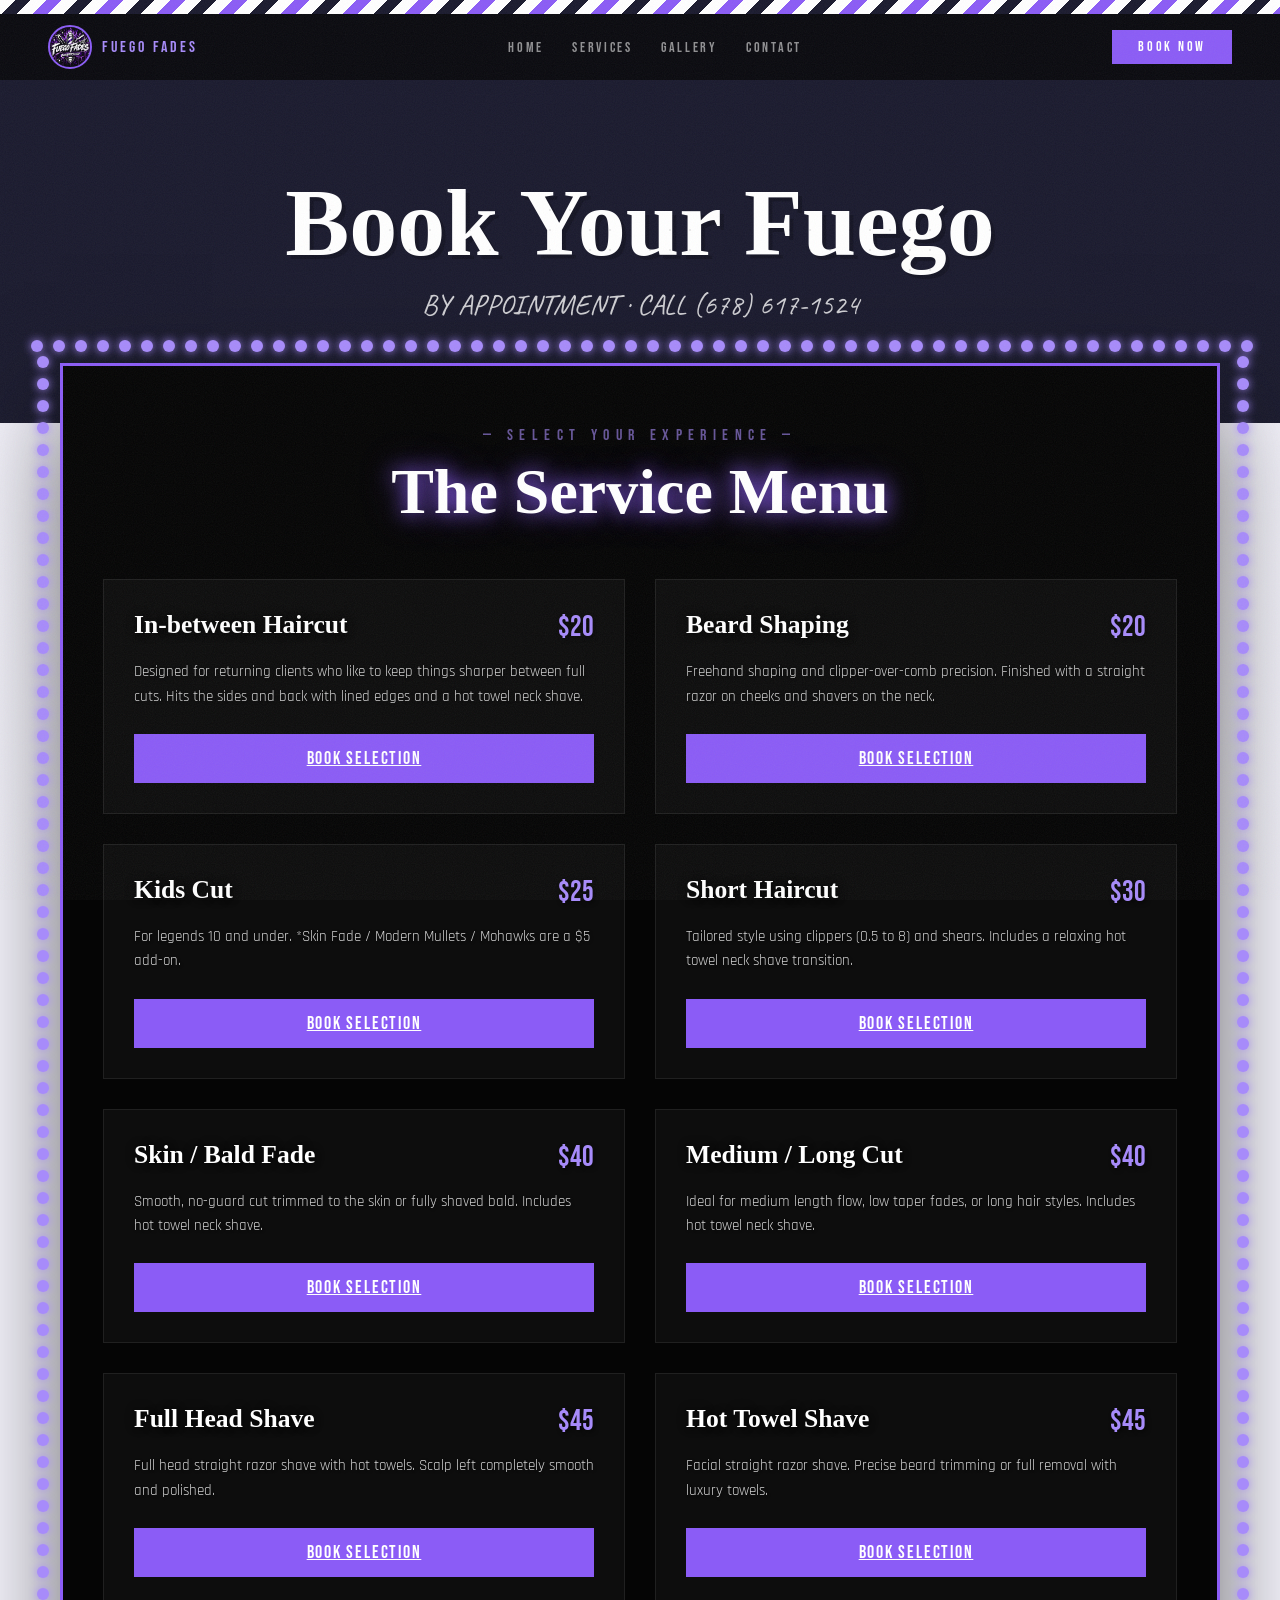
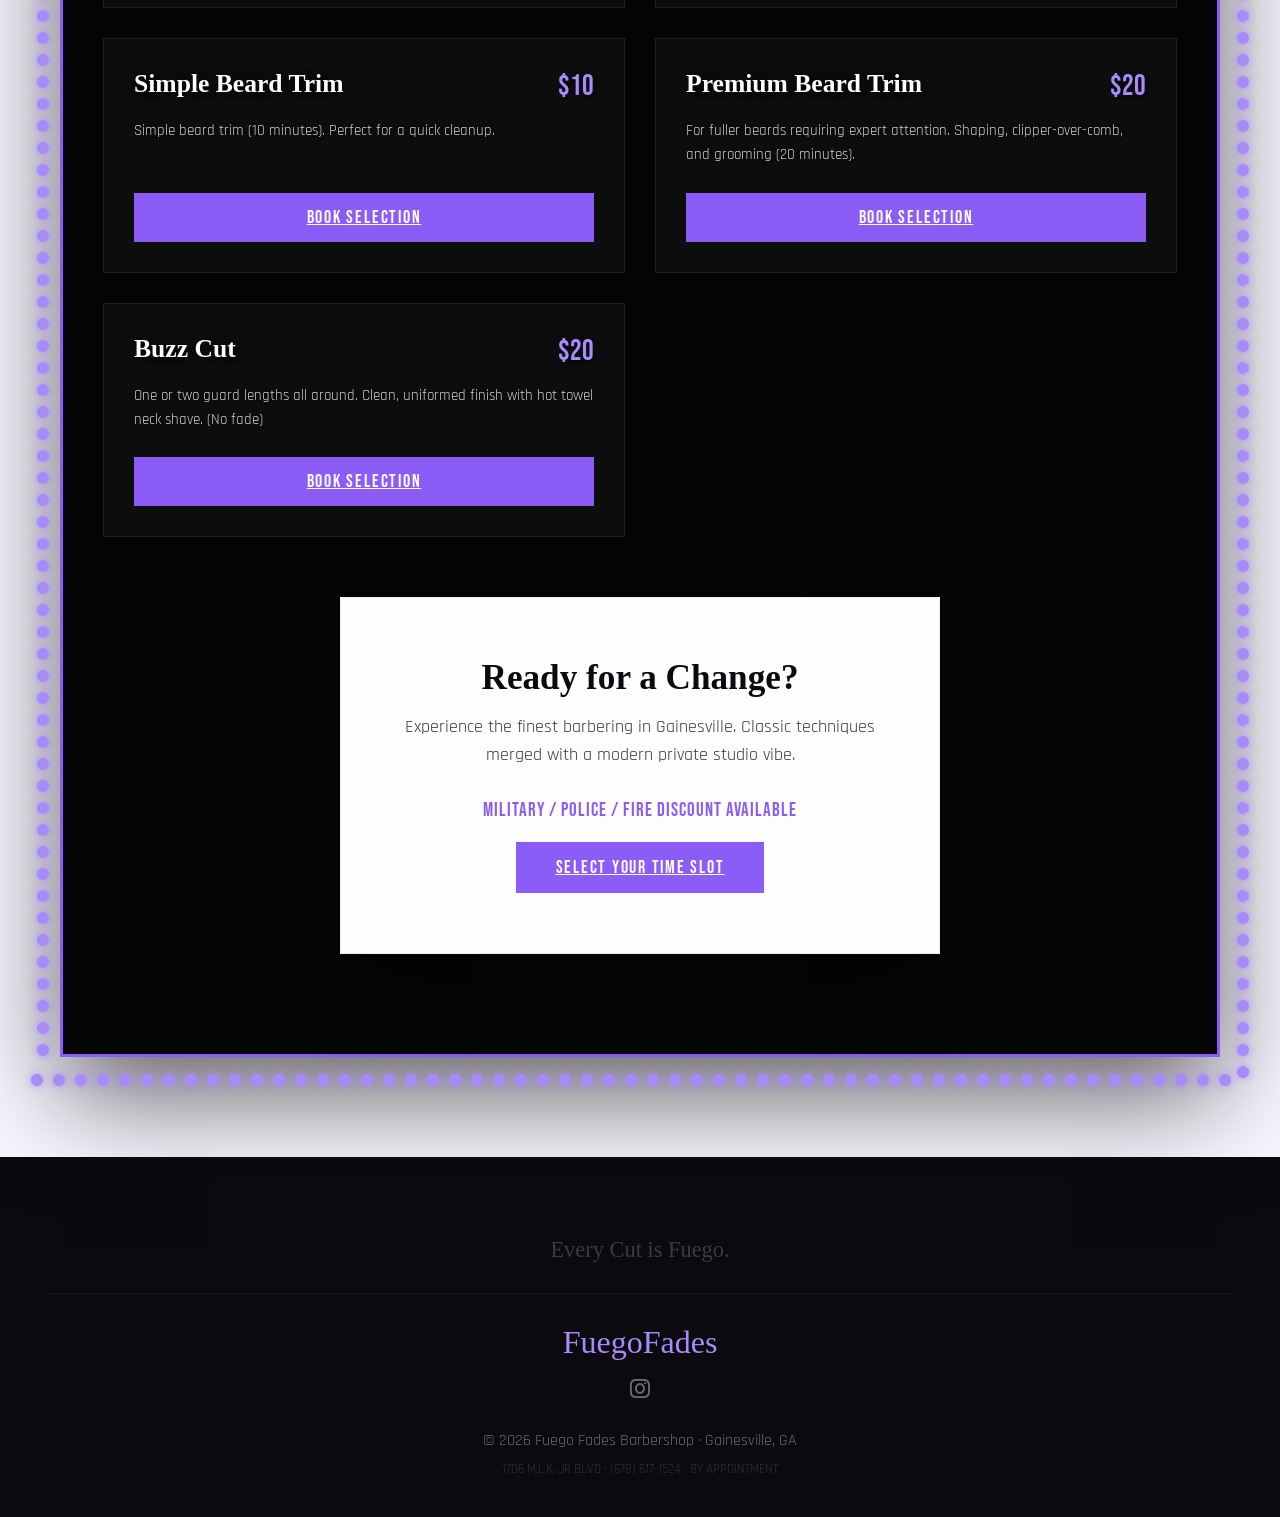
==== commit 1a19497e: "Fix mobile nav position, OG image to logo on all pages, phone to 678-617-1524 on all pages" ====
--- a/appointments.html
+++ b/appointments.html
@@ -16,8 +16,8 @@
   <!-- SOCIAL SHARE (OG TAGS) -->
   <meta property="og:title" content="Book Now | Fuego Fades Barbershop">
   <meta property="og:description"
-    content="Reserve your spot for a premium haircut or hot towel shave. Classic 70s aesthetics meet modern barbering excellence.">
-  <meta property="og:image" content="https://forge-dev-studio.github.io/fuego-fades/assets/og-social.jpg">
+    content="Book your next fire cut at Fuego Fades Barbershop. Precision fades, design cuts, and custom styles in Gainesville, GA.">
+  <meta property="og:image" content="https://forge-dev-studio.github.io/fuego-fades/assets/logo.png">
   <link rel="icon" type="image/png" href="assets/logo.png">
   <meta property="og:url" content="https://forge-dev-studio.github.io/fuego-fades/appointments.html">
   <meta property="og:type" content="website">
@@ -640,7 +640,7 @@
 
   <header class="apt-hero">
     <h1 class="apt-title" data-es="Haz Tu Reservacion">Book Your Fuego</h1>
-    <p class="apt-sub" data-es="CON CITA · LLAMA AL (470) 290-5379">BY APPOINTMENT · CALL (470) 290-5379</p>
+    <p class="apt-sub" data-es="CON CITA · LLAMA AL (678) 617-1524">BY APPOINTMENT · CALL (678) 617-1524</p>
   </header>
 
   <main class="services-container">
@@ -895,7 +895,7 @@
         </div>
 
         <button type="submit" class="bf-submit" data-es="Confirmar Reservacion">Confirm Booking</button>
-        <p class="bf-note" data-es="Recibiras confirmacion por texto. Si necesitas cambiar tu cita, llama al (470) 290-5379.">You'll receive a text confirmation. To reschedule, call (470) 290-5379.</p>
+        <p class="bf-note" data-es="Recibiras confirmacion por texto. Si necesitas cambiar tu cita, llama al (678) 617-1524.">You'll receive a text confirmation. To reschedule, call (678) 617-1524.</p>
 
         <!-- Success state (hidden by default) -->
         <div id="bf-success" class="bf-success" style="display:none;">
@@ -916,7 +916,7 @@
       <a href="https://www.instagram.com/fuegofadesbarbershop" aria-label="Instagram"><i class="fab fa-instagram"></i></a>
     </div>
     <p>© 2026 Fuego Fades Barbershop · Gainesville, GA</p>
-    <p class="footer-note">1706 M.L.K. JR BLVD · (470) 290-5379 · BY APPOINTMENT</p>
+    <p class="footer-note">1706 M.L.K. JR BLVD · (678) 617-1524 · BY APPOINTMENT</p>
   </footer>
 
   <script>
@@ -1024,7 +1024,7 @@
         + 'Time: ' + time + '\n'
         + '---\n'
         + 'From: FuegoFadesBarbershop.com';
-      var waUrl = 'https://wa.me/14702905379?text=' + encodeURIComponent(msg);
+      var waUrl = 'https://wa.me/16786171524?text=' + encodeURIComponent(msg);
 
       // 3. Show success state
       document.getElementById('bookingForm').querySelectorAll('.bf-section, .bf-row, .bf-submit, .bf-note, .bf-title').forEach(function(el) {
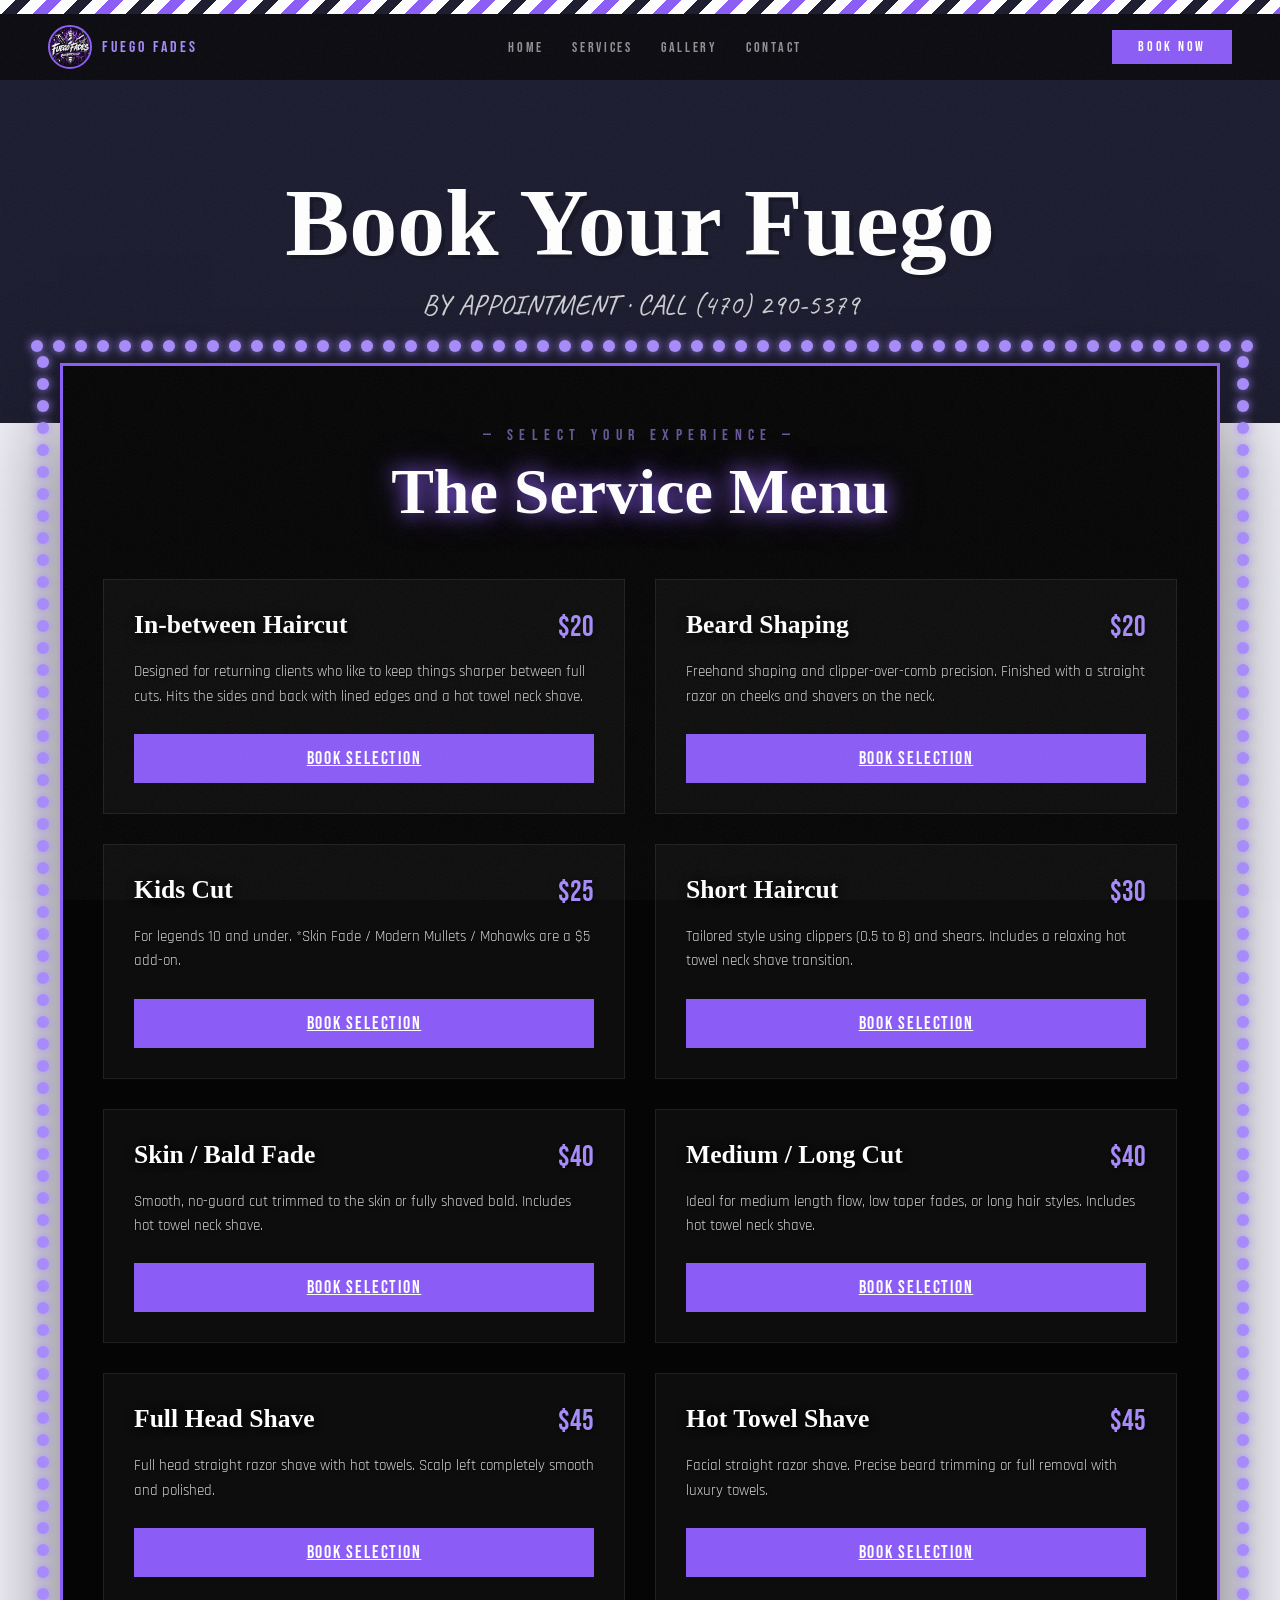
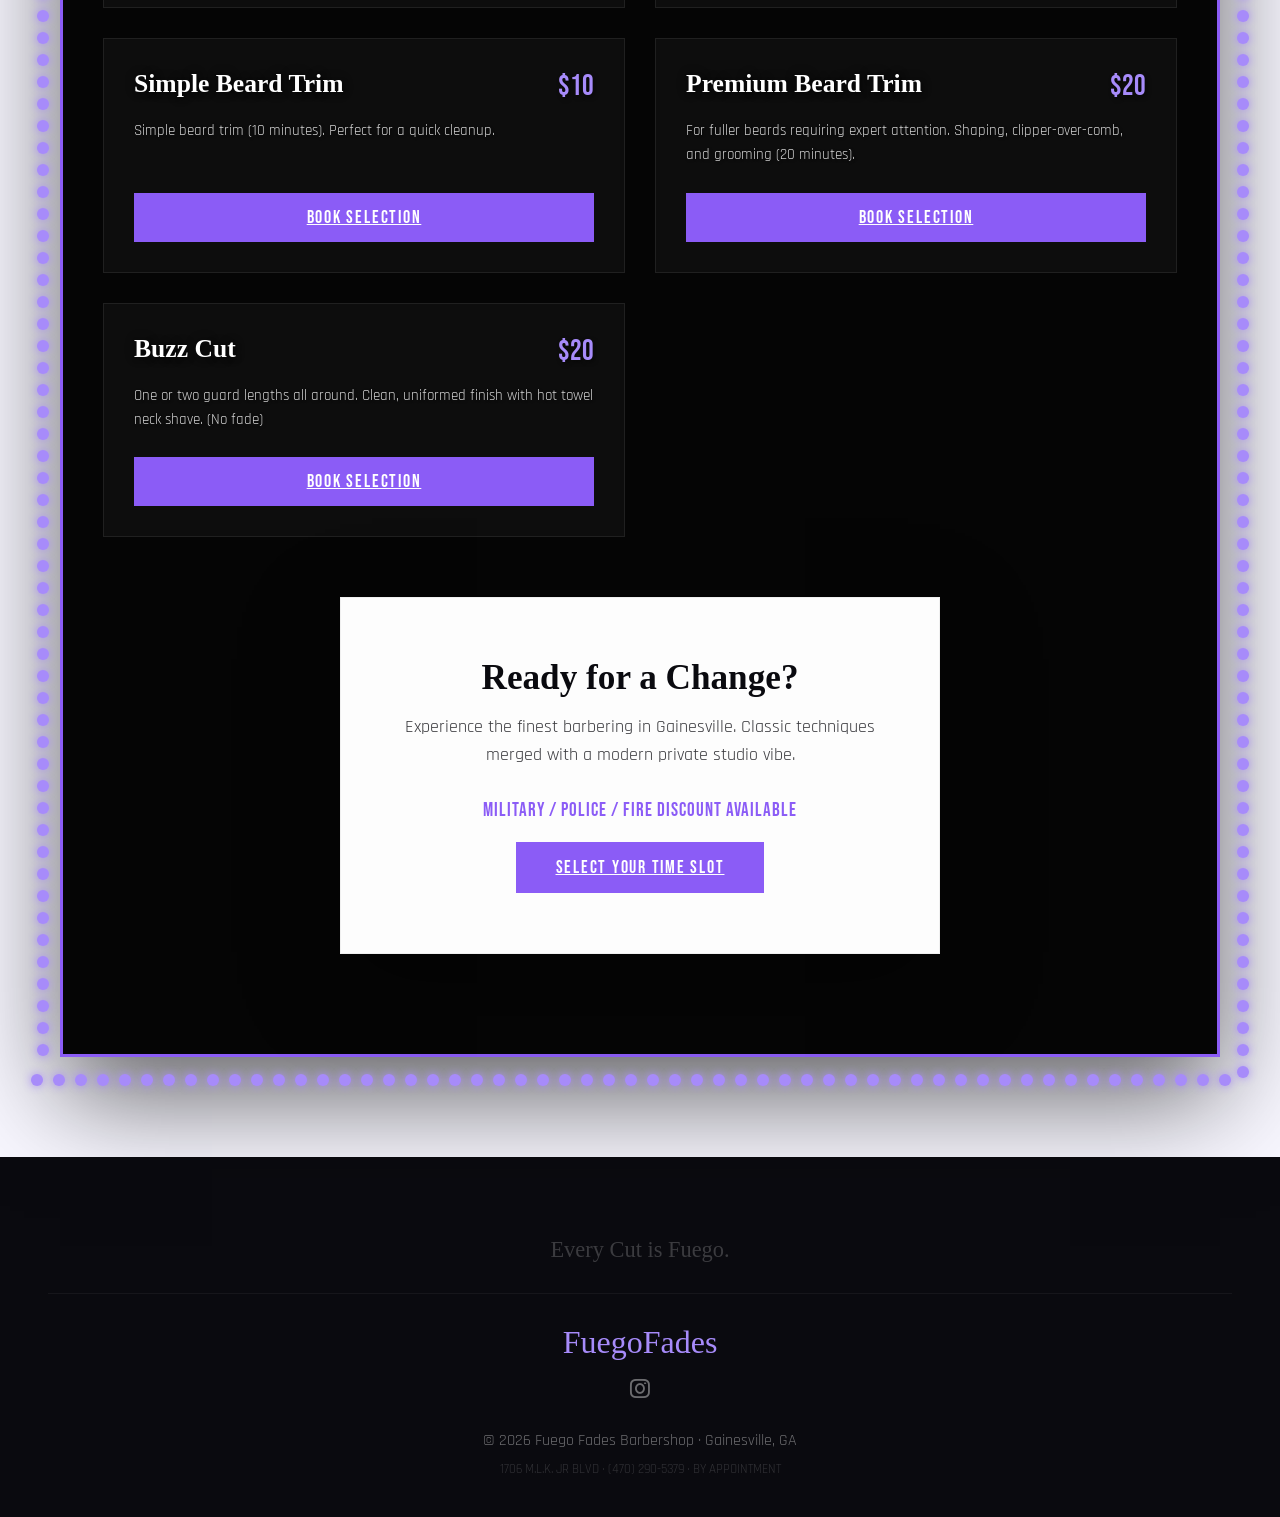
==== commit 7930a641: "Fix i18n branding, revert phone to shop number (470) 290-5379 on all pages" ====
--- a/appointments.html
+++ b/appointments.html
@@ -640,7 +640,7 @@
 
   <header class="apt-hero">
     <h1 class="apt-title" data-es="Haz Tu Reservacion">Book Your Fuego</h1>
-    <p class="apt-sub" data-es="CON CITA · LLAMA AL (678) 617-1524">BY APPOINTMENT · CALL (678) 617-1524</p>
+    <p class="apt-sub" data-es="CON CITA · LLAMA AL (470) 290-5379">BY APPOINTMENT · CALL (470) 290-5379</p>
   </header>
 
   <main class="services-container">
@@ -895,7 +895,7 @@
         </div>
 
         <button type="submit" class="bf-submit" data-es="Confirmar Reservacion">Confirm Booking</button>
-        <p class="bf-note" data-es="Recibiras confirmacion por texto. Si necesitas cambiar tu cita, llama al (678) 617-1524.">You'll receive a text confirmation. To reschedule, call (678) 617-1524.</p>
+        <p class="bf-note" data-es="Recibiras confirmacion por texto. Si necesitas cambiar tu cita, llama al (470) 290-5379.">You'll receive a text confirmation. To reschedule, call (470) 290-5379.</p>
 
         <!-- Success state (hidden by default) -->
         <div id="bf-success" class="bf-success" style="display:none;">
@@ -916,7 +916,7 @@
       <a href="https://www.instagram.com/fuegofadesbarbershop" aria-label="Instagram"><i class="fab fa-instagram"></i></a>
     </div>
     <p>© 2026 Fuego Fades Barbershop · Gainesville, GA</p>
-    <p class="footer-note">1706 M.L.K. JR BLVD · (678) 617-1524 · BY APPOINTMENT</p>
+    <p class="footer-note">1706 M.L.K. JR BLVD · (470) 290-5379 · BY APPOINTMENT</p>
   </footer>
 
   <script>
@@ -1024,7 +1024,7 @@
         + 'Time: ' + time + '\n'
         + '---\n'
         + 'From: FuegoFadesBarbershop.com';
-      var waUrl = 'https://wa.me/16786171524?text=' + encodeURIComponent(msg);
+      var waUrl = 'https://wa.me/14702905379?text=' + encodeURIComponent(msg);
 
       // 3. Show success state
       document.getElementById('bookingForm').querySelectorAll('.bf-section, .bf-row, .bf-submit, .bf-note, .bf-title').forEach(function(el) {
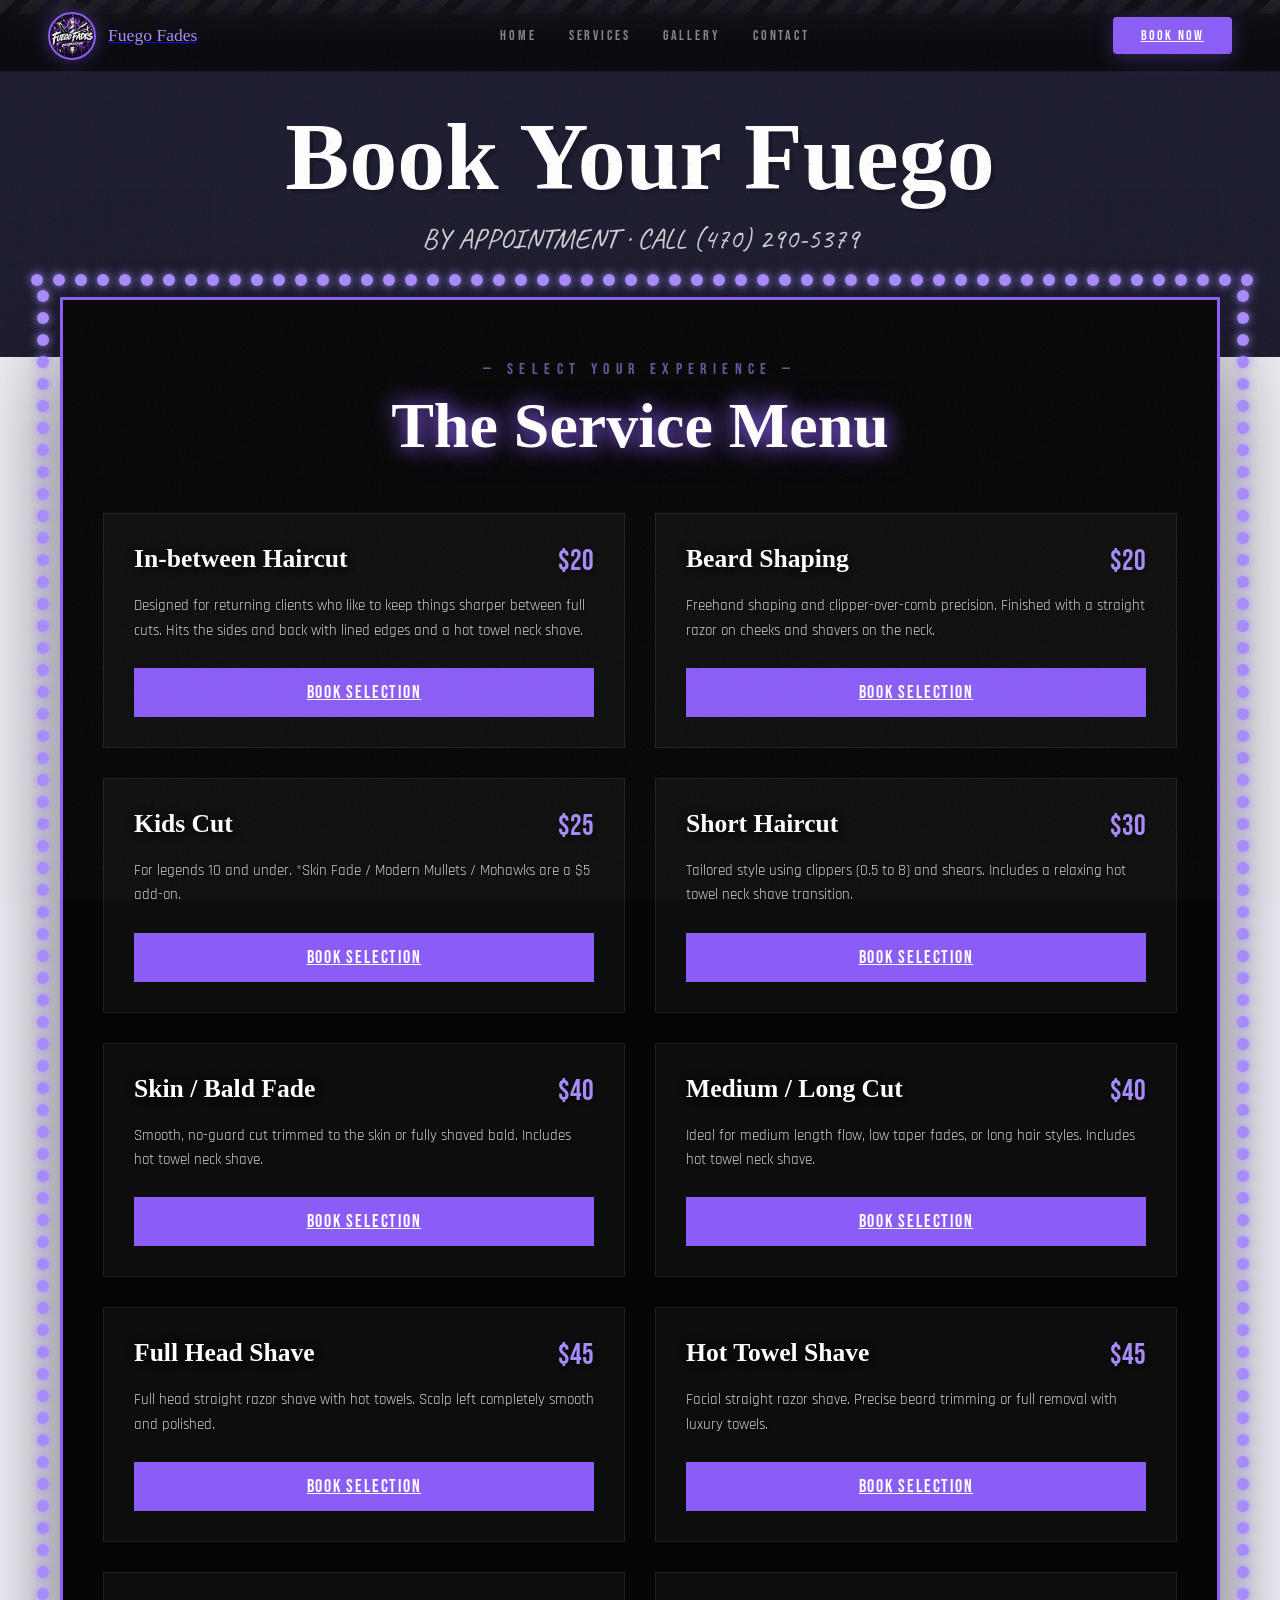
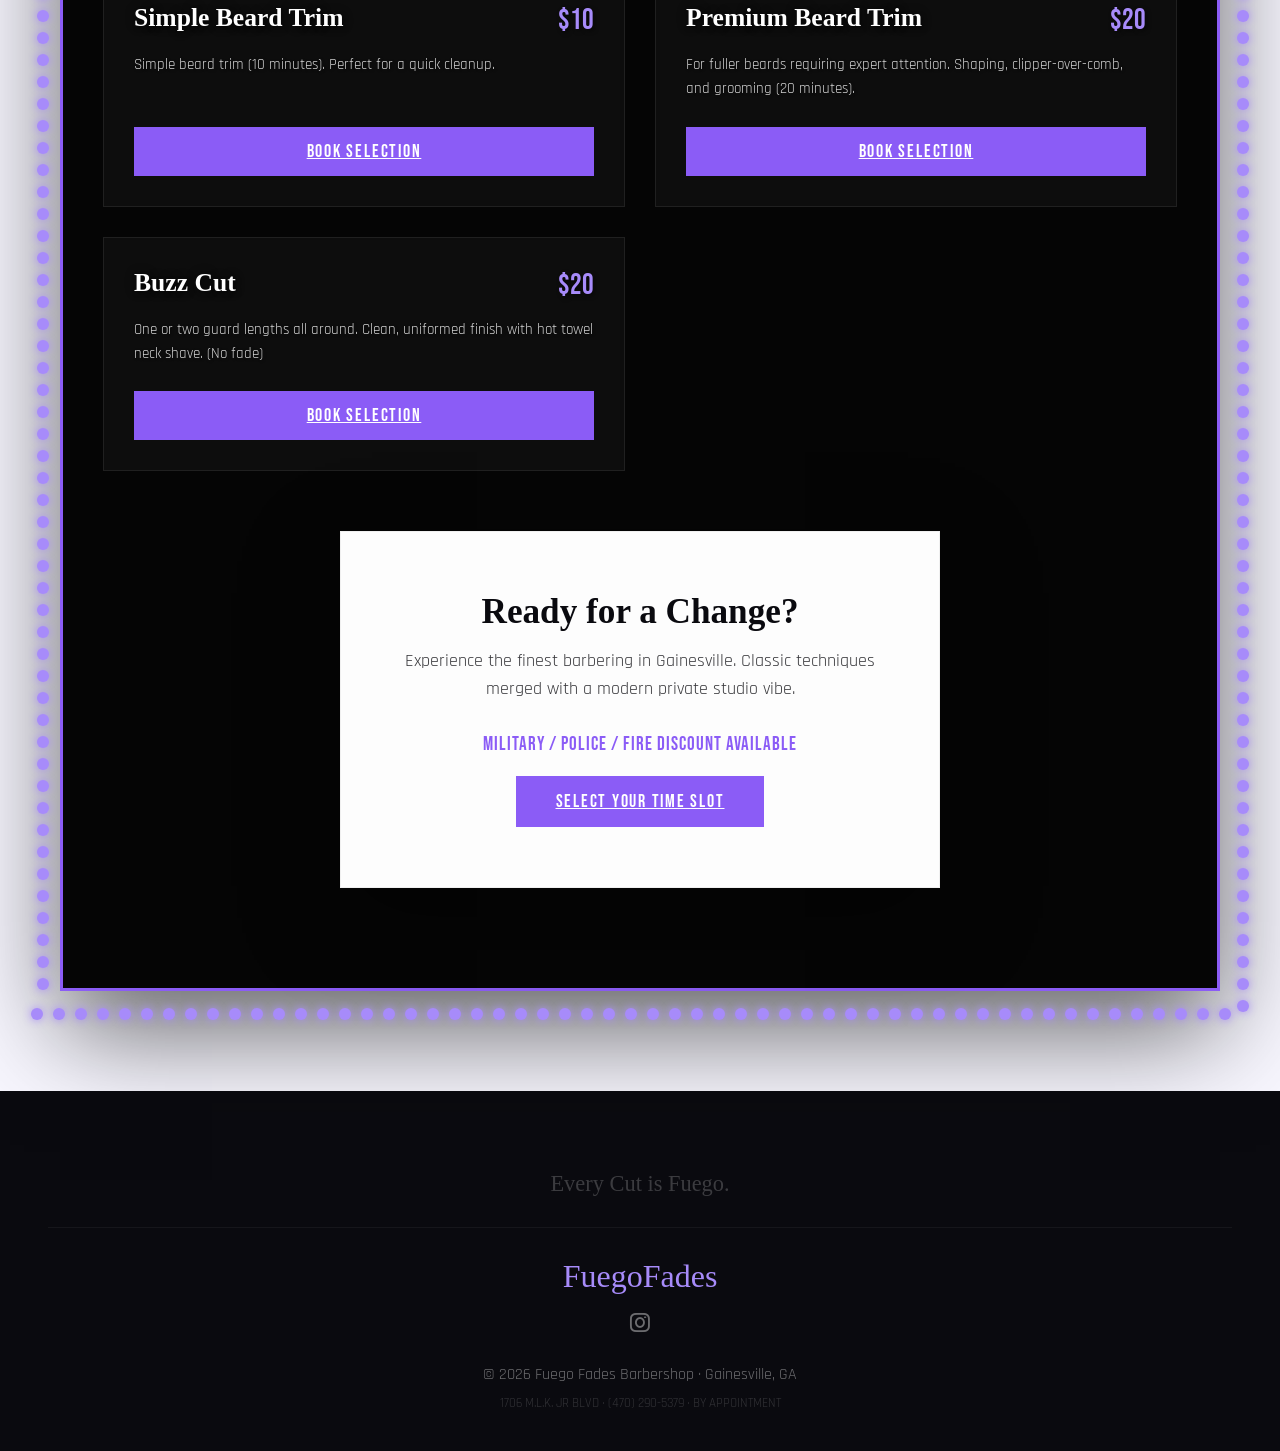
==== commit 081c2988: "Unify nav across all 3 pages: same .nav class, .nav-logo, .nav-cta, .nav-right, glass blur" ====
--- a/appointments.html
+++ b/appointments.html
@@ -88,23 +88,24 @@
     }
 
     /* NAV */
-    .site-nav { display:flex; align-items:center; justify-content:space-between; height:66px; padding:0 48px; background:var(--ink); position:sticky; top:0; z-index:100; }
-    .nav-brand { display:flex; align-items:center; gap:10px; text-decoration:none; }
-    .nav-logo-img { width:44px; height:44px; border-radius:50%; object-fit:cover; border:2px solid var(--orange); }
-    .nav-brand-text { font-family:'Bebas Neue',sans-serif; letter-spacing:3px; font-size:1rem; color:var(--amber); }
-    .nav-links { display:flex; align-items:center; gap:28px; list-style:none; }
-    .nav-links a { font-family:'Bebas Neue',sans-serif; font-size:.85rem; letter-spacing:.2em; color:rgba(255,255,255,.55); text-decoration:none; transition:color .2s; }
+    .nav { position:fixed; top:0; left:0; right:0; z-index:200; display:flex; align-items:center; justify-content:space-between; padding:0 clamp(20px,4vw,48px); height:72px; background:rgba(5,5,8,.88); -webkit-backdrop-filter:blur(16px); backdrop-filter:blur(16px); border-bottom:1px solid rgba(139,92,246,.15); }
+    .nav-logo { display:flex; align-items:center; gap:12px; }
+    .nav-logo img { width:48px; height:48px; border-radius:50%; border:2px solid #8b5cf6; box-shadow:0 0 18px rgba(139,92,246,.4); }
+    .nav-logo span { font-family:'Permanent Marker',cursive; font-size:1.1rem; color:#a78bfa; }
+    .nav-links { display:flex; align-items:center; gap:32px; list-style:none; }
+    .nav-links a { font-family:'Bebas Neue',sans-serif; font-size:.9rem; letter-spacing:.2em; color:rgba(255,255,255,.5); text-decoration:none; transition:color .2s; }
     .nav-links a:hover { color:#fff; }
-    .nav-toggle { display:none; background:none; border:none; padding:6px; cursor:pointer; }
-    .nav-toggle span { display:block; width:22px; height:2px; background:#fff; margin:5px 0; transition:transform .3s, opacity .3s; }
-    .nav-book { font-family:'Bebas Neue',sans-serif; font-size:.85rem; letter-spacing:.2em; padding:9px 26px; background:var(--orange); color:#fff; text-decoration:none; transition:background .2s; }
-    .nav-book:hover { background:var(--orange-deep); }
-    @media(max-width:640px) {
-      .site-nav { padding:0 20px; }
-      .nav-links { display:none; position:absolute; top:66px; left:0; right:0; background:var(--ink); flex-direction:column; padding:20px; gap:16px; border-top:1px solid rgba(255,255,255,.1); }
+    .nav-cta { padding:10px 28px; background:#8b5cf6; color:#fff; font-family:'Bebas Neue',sans-serif; font-size:.9rem; letter-spacing:.15em; border-radius:4px; transition:background .2s,transform .2s,box-shadow .2s; box-shadow:0 4px 20px rgba(139,92,246,.3); }
+    .nav-cta:hover { background:#6d28d9; transform:translateY(-2px); box-shadow:0 8px 30px rgba(139,92,246,.5); }
+    .nav-toggle { display:none; background:none; border:none; padding:8px; cursor:pointer; }
+    .nav-toggle span { display:block; width:24px; height:2px; background:#fff; margin:6px 0; transition:.3s; }
+    .nav-right { display:flex; align-items:center; gap:12px; }
+    @media(max-width:768px) {
+      .nav-links { display:none; position:fixed; top:72px; left:0; right:0; background:rgba(5,5,8,.96); -webkit-backdrop-filter:blur(20px); backdrop-filter:blur(20px); flex-direction:column; padding:28px; gap:20px; border-bottom:1px solid rgba(139,92,246,.15); }
       .nav-links.open { display:flex; }
-      .nav-toggle { display:block; }
-      .nav-brand-text { display:none; }
+      .nav-toggle { display:flex; flex-direction:column; }
+      .nav-logo span { display:none; }
+      .nav-cta { padding:8px 16px; font-size:.75rem; }
     }
 
     /* APPOINTMENTS HERO */
@@ -621,10 +622,10 @@
   <div class="grain" aria-hidden="true"></div>
   <div class="barber-strip" role="presentation"></div>
 
-  <nav class="site-nav" id="siteNav">
-    <a href="index.html" class="nav-brand" aria-label="Fuego Fades Barbershop home">
-      <img src="assets/logo.png" alt="Fuego Fades Barbershop" class="nav-logo-img">
-      <span class="nav-brand-text">Fuego Fades</span>
+  <nav class="nav" id="siteNav">
+    <a href="index.html" class="nav-logo">
+      <img src="assets/logo.png" alt="Fuego Fades" width="48" height="48">
+      <span>Fuego Fades</span>
     </a>
     <ul class="nav-links" id="navLinks">
       <li><a href="index.html" data-es="Inicio">Home</a></li>
@@ -632,10 +633,12 @@
       <li><a href="index.html#gallery" data-es="Galeria">Gallery</a></li>
       <li><a href="contact.html" data-es="Contacto">Contact</a></li>
     </ul>
-    <button class="nav-toggle" id="navToggle" type="button" aria-label="Toggle menu" aria-expanded="false">
-      <span></span><span></span><span></span>
-    </button>
-    <a href="appointments.html" class="nav-book" data-es="Reservar">Book Now</a>
+    <div class="nav-right">
+      <a href="appointments.html" class="nav-cta" data-es="Reservar">Book Now</a>
+      <button class="nav-toggle" id="navToggle" type="button" aria-label="Toggle menu" aria-expanded="false">
+        <span></span><span></span><span></span>
+      </button>
+    </div>
   </nav>
 
   <header class="apt-hero">
